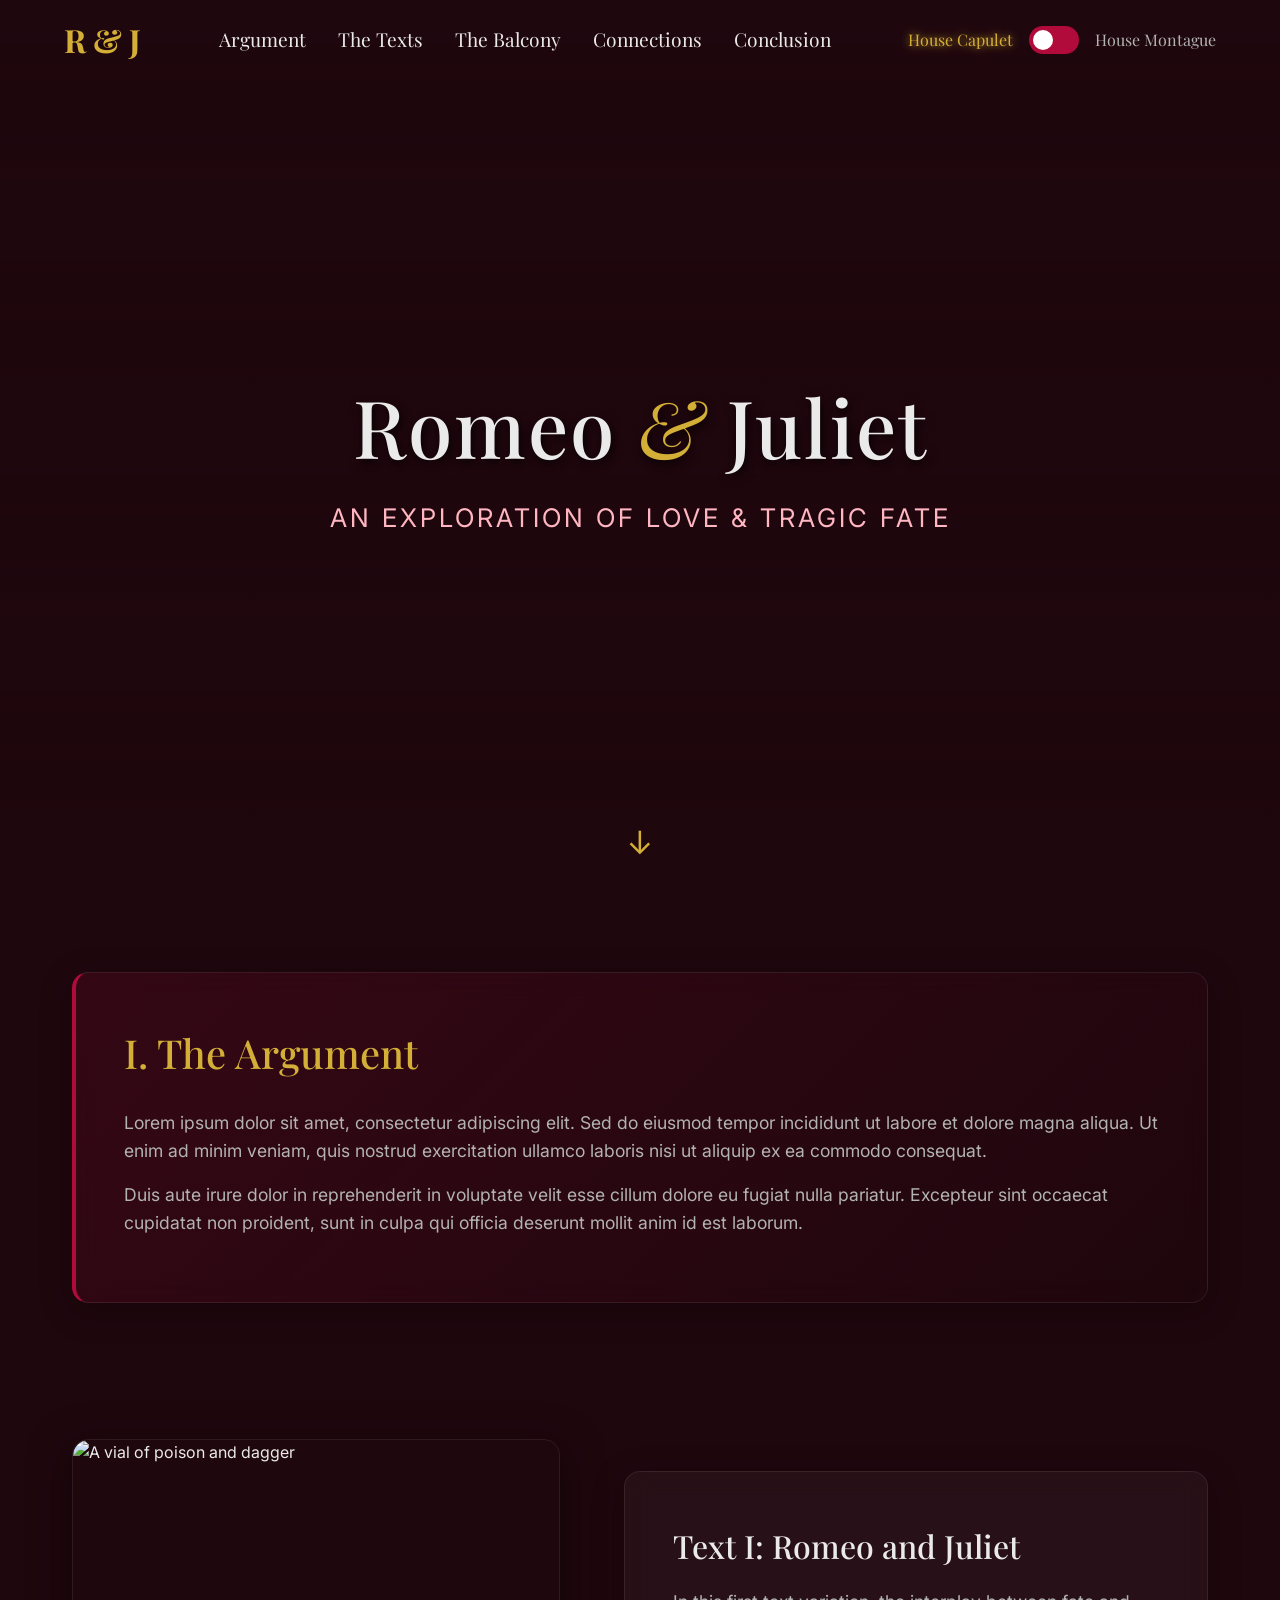
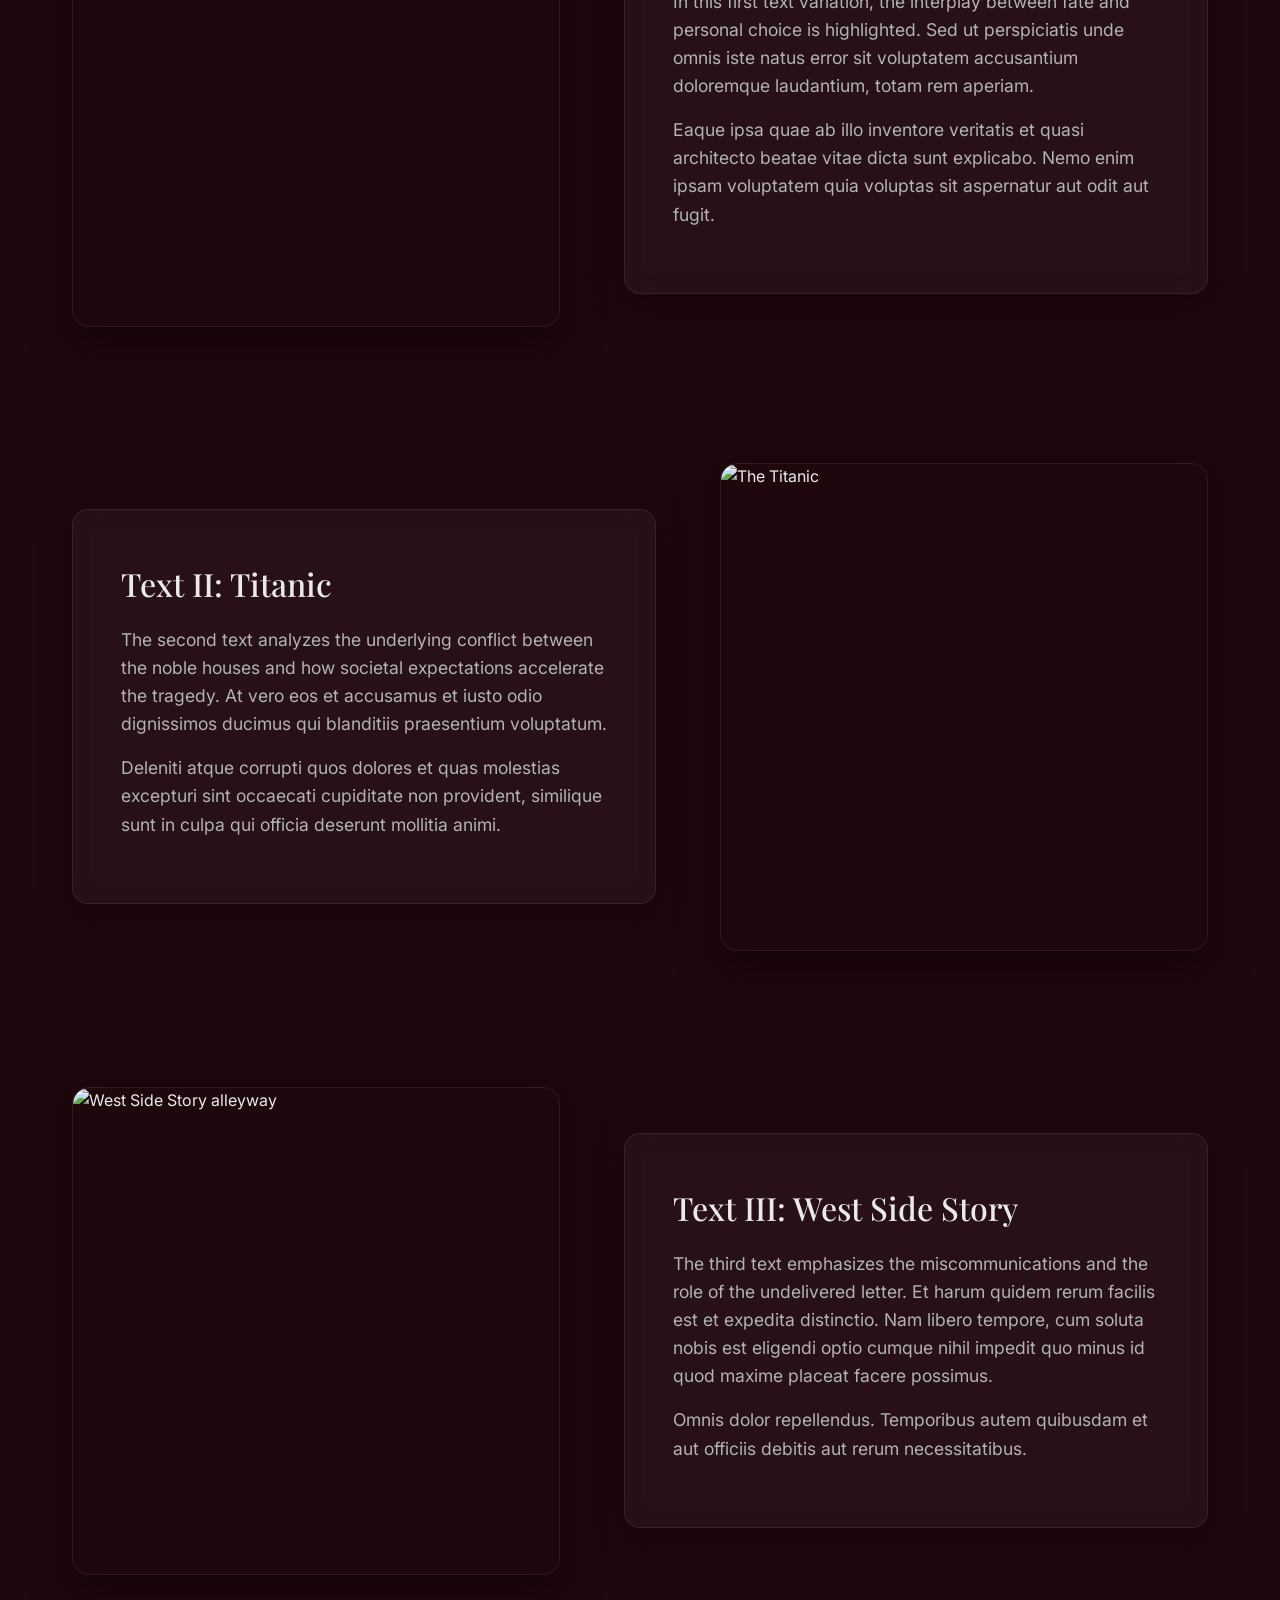
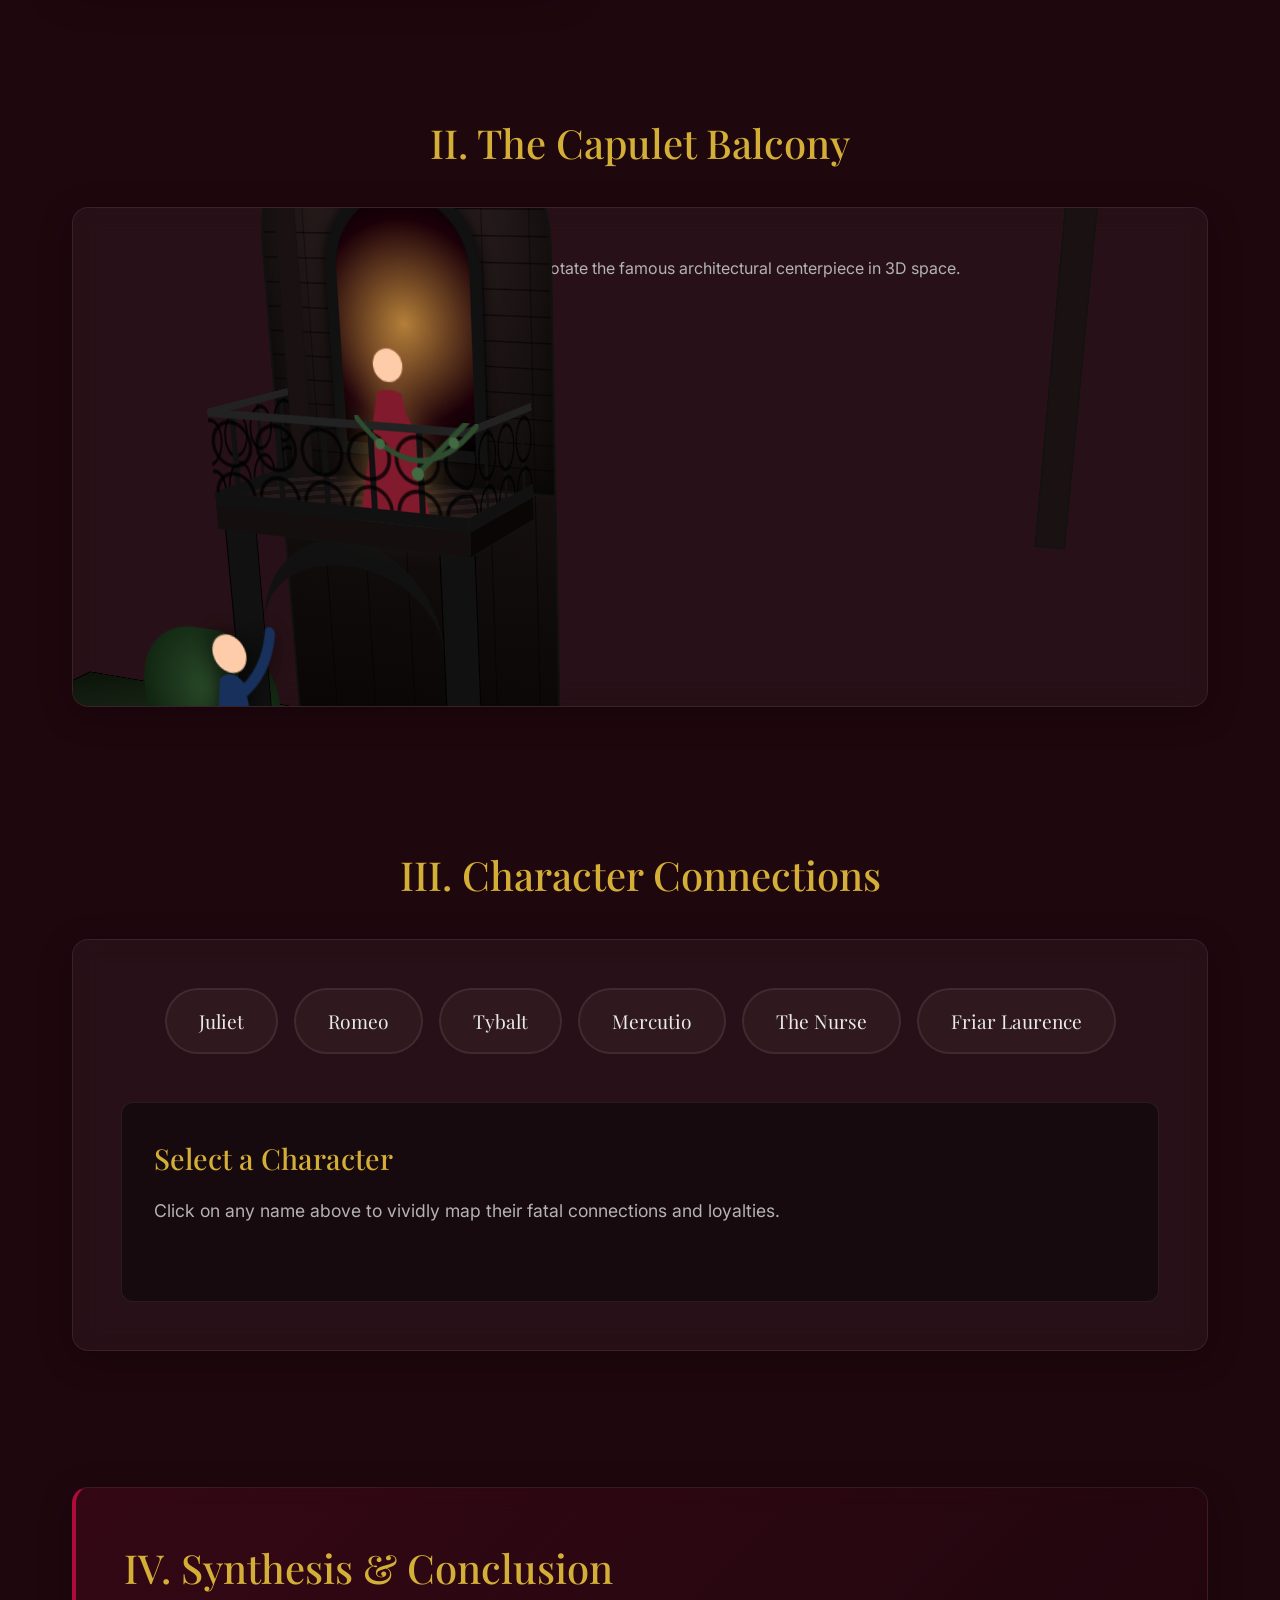
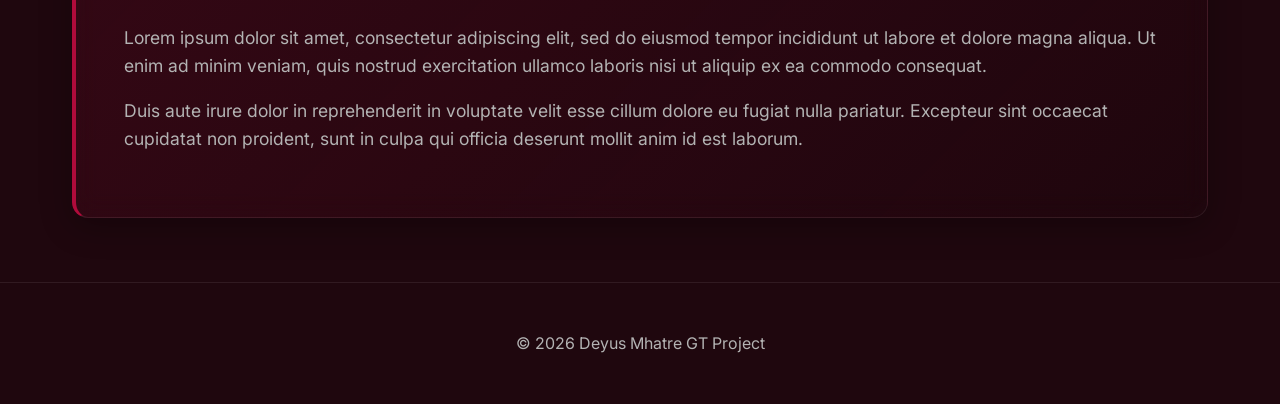
==== index.html @ 03a25595 "Add files via upload" ====
<!DOCTYPE html>
<html lang="en">

<head>
    <meta charset="UTF-8">
    <meta name="viewport" content="width=device-width, initial-scale=1.0">
    <title>Romeo & Juliet | GT Project</title>
    <meta name="description"
        content="A visual exploration of claims across three texts in the tragedy of Romeo and Juliet.">
    <link rel="stylesheet" href="style.css">
    <link rel="preconnect" href="https://fonts.googleapis.com">
    <link rel="preconnect" href="https://fonts.gstatic.com" crossorigin>
    <link
        href="https://fonts.googleapis.com/css2?family=Inter:wght@300;400;600&family=Playfair+Display:ital,wght@0,500;0,700;1,500&display=swap"
        rel="stylesheet">
</head>

<body>
    <!-- Floating Background Particles -->
    <div id="particles"></div>

    <!-- Navigation Bar -->
    <nav class="navbar" id="navbar">
        <div class="nav-brand">R & J</div>
        <ul class="nav-links">
            <li><a href="#argument">Argument</a></li>
            <li><a href="#texts">The Texts</a></li>
            <li><a href="#balcony">The Balcony</a></li>
            <li><a href="#characters">Connections</a></li>
            <li><a href="#conclusion">Conclusion</a></li>
        </ul>
        <div class="nav-toggle">
            <span class="house-label capulet">House Capulet</span>
            <label class="switch">
                <input type="checkbox" id="house-toggle">
                <span class="slider round"></span>
            </label>
            <span class="house-label montague">House Montague</span>
        </div>
    </nav>

    <header class="hero" id="home">
        <div class="hero-overlay"></div>
        <div class="hero-content reveal">
            <h1 class="title">Romeo <em>&</em> Juliet</h1>
            <p class="subtitle">An Exploration of Love & Tragic Fate</p>
        </div>
        <div class="scroll-indicator">↓</div>
    </header>

    <main class="container">
        <!-- 1st Text Place: Argument -->
        <section class="section introduction reveal" id="argument">
            <div class="glass-card accent-card">
                <h2>I. The Argument</h2>
                <div class="filler-text">
                    <p>Lorem ipsum dolor sit amet, consectetur adipiscing elit. Sed do eiusmod tempor incididunt ut
                        labore et dolore magna aliqua. Ut enim ad minim veniam, quis nostrud exercitation ullamco
                        laboris nisi ut aliquip ex ea commodo consequat.</p>
                    <p>Duis aute irure dolor in reprehenderit in voluptate velit esse cillum dolore eu fugiat nulla
                        pariatur. Excepteur sint occaecat cupidatat non proident, sunt in culpa qui officia deserunt
                        mollit anim id est laborum.</p>
                </div>
            </div>
        </section>

        <!-- 3 Texts Sections -->
        <div class="texts-grid" id="texts">
            <!-- Text 1 -->
            <section class="section text-section reveal-left">
                <div class="image-wrapper flip-container">
                    <div class="flipper">
                        <div class="front">
                            <img src="assets/text1.png" alt="A vial of poison and dagger">
                        </div>
                        <div class="back">
                            <h4>The Phial</h4>
                            <p><em>"Here's to my love! O true apothecary!"</em><br><br>The poison serves as the ultimate
                                instrument of fate.</p>
                        </div>
                    </div>
                </div>
                <div class="glass-card content-card">
                    <h3>Text I: Romeo and Juliet</h3>
                    <div class="filler-text">
                        <p>In this first text variation, the interplay between fate and personal choice is highlighted.
                            Sed ut perspiciatis unde omnis iste natus error sit voluptatem accusantium doloremque
                            laudantium, totam rem aperiam.</p>
                        <p>Eaque ipsa quae ab illo inventore veritatis et quasi architecto beatae vitae dicta sunt
                            explicabo. Nemo enim ipsam voluptatem quia voluptas sit aspernatur aut odit aut fugit.</p>
                    </div>
                </div>
            </section>

            <!-- Text 2 -->
            <section class="section text-section reverse reveal-right">
                <div class="image-wrapper flip-container">
                    <div class="flipper">
                        <div class="front">
                            <img src="assets/titanic.png" alt="The Titanic">
                        </div>
                        <div class="back">
                            <h4>The Iceberg</h4>
                            <p><em>"To the stars, Jack."</em><br><br>Like the feud, societal class divisions act as an
                                immovable force against their survival.</p>
                        </div>
                    </div>
                </div>
                <div class="glass-card content-card">
                    <h3>Text II: Titanic</h3>
                    <div class="filler-text">
                        <p>The second text analyzes the underlying conflict between the noble houses and how societal
                            expectations accelerate the tragedy. At vero eos et accusamus et iusto odio dignissimos
                            ducimus qui blanditiis praesentium voluptatum.</p>
                        <p>Deleniti atque corrupti quos dolores et quas molestias excepturi sint occaecati cupiditate
                            non provident, similique sunt in culpa qui officia deserunt mollitia animi.</p>
                    </div>
                </div>
            </section>

            <!-- Text 3 -->
            <section class="section text-section reveal-left">
                <div class="image-wrapper flip-container">
                    <div class="flipper">
                        <div class="front">
                            <img src="assets/westsidestory.png" alt="West Side Story alleyway">
                        </div>
                        <div class="back">
                            <h4>The Streets</h4>
                            <p><em>"Tonight, tonight..."</em><br><br>The rumble reflects the uncontrollable acceleration
                                of violence born from prejudice.</p>
                        </div>
                    </div>
                </div>
                <div class="glass-card content-card">
                    <h3>Text III: West Side Story</h3>
                    <div class="filler-text">
                        <p>The third text emphasizes the miscommunications and the role of the undelivered letter. Et
                            harum quidem rerum facilis est et expedita distinctio. Nam libero tempore, cum soluta nobis
                            est eligendi optio cumque nihil impedit quo minus id quod maxime placeat facere possimus.
                        </p>
                        <p>Omnis dolor repellendus. Temporibus autem quibusdam et aut officiis debitis aut rerum
                            necessitatibus.</p>
                    </div>
                </div>
            </section>
        </div>

        <!-- Interactive 3D Balcony -->
        <section class="section reveal" id="balcony">
            <h2 style="text-align: center; margin-bottom: 2rem; color: var(--color-gold);">II. The Capulet Balcony</h2>
            <div class="glass-card"
                style="display:flex; flex-direction:column; align-items:center; height: 500px; overflow:hidden;">
                <p style="text-align: center; margin-bottom: 4rem; color: var(--color-text-muted);">Click and drag your
                    mouse to rotate the famous architectural centerpiece in 3D space.</p>

                <div class="scene" id="balcony-scene">
                    <div class="balcony-3d" id="balcony-model">
                        <!-- Wall with deep stone texture -->
                        <div class="b-surface b-wall">
                            <div class="b-window-frame">
                                <div class="b-window"></div>
                            </div>
                        </div>

                        <!-- Foundation / Garden Underneath -->
                        <div class="b-surface b-garden-floor"></div>
                        <div class="b-surface b-path"></div>
                        <div class="b-surface b-foundation-wall"></div>
                        <div class="b-surface b-foundation-pillar-left"></div>
                        <div class="b-surface b-foundation-pillar-right"></div>
                        <div class="b-surface b-foundation-arch"></div>
                        <div class="b-surface b-bush-1"></div>
                        <div class="b-surface b-bush-2"></div>
                        <div class="b-surface b-bush-3"></div>

                        <!-- Thickened Base Slab -->
                        <div class="b-surface b-floor"></div>
                        <div class="b-surface b-floor-front"></div>
                        <div class="b-surface b-floor-left"></div>
                        <div class="b-surface b-floor-right"></div>

                        <!-- Balcony Railings -->
                        <div class="b-surface b-railing-front">
                            <div class="ivy-vine"></div>
                        </div>
                        <div class="b-surface b-railing-left"></div>
                        <div class="b-surface b-railing-right"></div>

                        <!-- Arch Pillars -->
                        <div class="b-surface b-arch-pillar-left"></div>
                        <div class="b-surface b-arch-pillar-right"></div>

                        <!-- True 3D Characters -->
                        <div class="b-surface character-romeo"></div>
                        <div class="b-surface character-juliet"></div>
                    </div>
                </div>
            </div>
        </section>

        <!-- Character Web -->
        <section class="section reveal" id="characters">
            <h2 style="text-align: center; margin-bottom: 2rem; color: var(--color-gold);">III. Character Connections
            </h2>
            <div class="glass-card">
                <div class="character-grid">
                    <div class="character-node capulet-node" data-char="juliet">Juliet</div>
                    <div class="character-node montague-node" data-char="romeo">Romeo</div>
                    <div class="character-node capulet-node" data-char="tybalt">Tybalt</div>
                    <div class="character-node montague-node" data-char="mercutio">Mercutio</div>
                    <div class="character-node neutral-node" data-char="nurse">The Nurse</div>
                    <div class="character-node neutral-node" data-char="friar">Friar Laurence</div>
                </div>
                <div class="character-panel" id="char-panel">
                    <h3 style="color: var(--color-gold); font-size: 1.8rem; margin-bottom: 1rem;">Select a Character
                    </h3>
                    <p class="char-desc" style="font-size: 1.1rem; color: var(--color-text-muted);">Click on any name
                        above to vividly map their fatal connections and loyalties.</p>
                    <ul class="char-connections" style="margin-top: 1rem; font-size:1.1rem; list-style-type: square;">
                    </ul>
                </div>
            </div>
        </section>

        <!-- Conclusion -->
        <section class="section conclusion reveal" id="conclusion" style="margin-bottom: 0;">
            <div class="glass-card accent-card">
                <h2>IV. Synthesis & Conclusion</h2>
                <div class="filler-text">
                    <p>Lorem ipsum dolor sit amet, consectetur adipiscing elit, sed do eiusmod tempor incididunt ut
                        labore et dolore magna aliqua. Ut enim ad minim veniam, quis nostrud exercitation ullamco
                        laboris nisi ut aliquip ex ea commodo consequat.</p>
                    <p>Duis aute irure dolor in reprehenderit in voluptate velit esse cillum dolore eu fugiat nulla
                        pariatur. Excepteur sint occaecat cupidatat non proident, sunt in culpa qui officia deserunt
                        mollit anim id est laborum.</p>
                </div>
            </div>
        </section>
    </main>

    <footer>
        <p>&copy; 2026 Deyus Mhatre GT Project</p>
    </footer>

    <script src="script.js"></script>
</body>

</html>
---- style.css ----
:root {
    --color-bg: #1f070e; /* Deep romantic wine color */
    --color-text: #eaeaea;
    --color-text-muted: #b3b3b3;
    --color-accent: #b00b3b;
    --color-accent-hover: #e01753;
    --color-gold: #d4af37;
    --font-heading: 'Playfair Display', serif;
    --font-body: 'Inter', sans-serif;
    --glass-bg: rgba(255, 255, 255, 0.04);
    --glass-border: rgba(255, 255, 255, 0.08);
    --shadow: 0 8px 32px 0 rgba(0, 0, 0, 0.3);
}

* { margin: 0; padding: 0; box-sizing: border-box; }

body {
    background-color: var(--color-bg);
    color: var(--color-text);
    font-family: var(--font-body);
    line-height: 1.6;
    overflow-x: hidden;
    transition: background-color 0.8s ease;
}

/* --- MONTAGUE THEME (BLUE) OVERRIDES --- */
body.theme-montague { --color-bg: #070e1f; --color-accent: #0b3bb0; --color-accent-hover: #1753e0; }
body.theme-montague .ember { background: #1e90ff; border-radius: 50%; box-shadow: 0 0 15px 2px rgba(30, 144, 255, 0.4); }
body.theme-montague .hero-overlay { background: linear-gradient(to bottom, rgba(7, 14, 31, 0.4) 0%, rgba(7, 14, 31, 1) 100%); }
body.theme-montague .glass-card.accent-card { background: linear-gradient(135deg, rgba(11, 59, 176, 0.15) 0%, transparent 100%); }
body.theme-montague .back { background: linear-gradient(135deg, rgba(11, 59, 176, 0.8) 0%, rgba(7, 14, 31, 0.95) 100%); }
body.theme-montague .back p em { color: #a3c4ff; }
body.theme-montague .subtitle { color: #a3c4ff; }
body.theme-montague .house-color-text { color: #a3c4ff !important; }
body.theme-montague .navbar.scrolled { background: rgba(7, 14, 31, 0.85); }

/* Floating Rose Petals / Sparks Effect */
#particles { position: fixed; top: 0; left: 0; width: 100vw; height: 100vh; z-index: 0; pointer-events: none; overflow: hidden; }
.ember { position: absolute; width: 15px; height: 15px; background: #8b002b; border-radius: 50% 0 50% 50%; box-shadow: 0 0 15px 2px rgba(200, 20, 60, 0.4); animation: floatDown linear forwards; opacity: 0; transition: background-color 0.5s ease, border-radius 0.5s ease; }
@keyframes floatDown {
    0% { transform: translateY(-5vh) rotate(0deg) scale(0.8); opacity: 0; }
    20% { opacity: 0.6; }
    50% { opacity: 0.8; transform: translateY(50vh) translateX(30px) rotate(180deg) scale(1); }
    100% { transform: translateY(110vh) translateX(-30px) rotate(360deg) scale(0.5); opacity: 0; }
}

/* Typography styles */
h1, h2, h3 { font-family: var(--font-heading); font-weight: 500; }
h1.title { font-size: 5rem; letter-spacing: 2px; margin-bottom: 0.5rem; text-shadow: 2px 4px 10px rgba(0,0,0,0.8); }
h1.title em { color: var(--color-gold); font-style: italic; font-weight: 400; }
.subtitle { font-size: 1.6rem; color: #ffb6c1; letter-spacing: 3px; text-transform: uppercase; transition: color 0.5s; }
h2 { font-size: 2.5rem; margin-bottom: 1.5rem; color: var(--color-gold); }
h3 { font-size: 2rem; margin-bottom: 1rem; color: var(--color-text); }

/* Navigation Bar */
.navbar { position: fixed; top: 0; left: 0; width: 100%; height: 80px; display: flex; justify-content: space-between; align-items: center; padding: 0 4rem; z-index: 100; transition: background 0.3s, backdrop-filter 0.3s, border-bottom 0.3s; border-bottom: 1px solid transparent; }
.navbar.scrolled { background: rgba(31, 7, 14, 0.85); backdrop-filter: blur(10px); -webkit-backdrop-filter: blur(10px); border-bottom: 1px solid var(--glass-border); }
.nav-brand { font-family: var(--font-heading); font-size: 2rem; color: var(--color-gold); font-weight: 700; }
.nav-links { display: flex; list-style: none; gap: 2rem; margin: 0; padding: 0; }
.nav-links a { color: var(--color-text); text-decoration: none; font-family: var(--font-heading); font-size: 1.2rem; transition: color 0.3s; }
.nav-links a:hover { color: var(--color-gold); }
.nav-toggle { display: flex; align-items: center; gap: 1rem; }
.house-label { font-size: 1rem; font-family: var(--font-heading); color: var(--color-text-muted); transition: all 0.3s; }
.house-label.active { color: var(--color-gold); text-shadow: 0 0 8px var(--color-gold); }
.switch { position: relative; display: inline-block; width: 50px; height: 28px; }
.switch input { opacity: 0; width: 0; height: 0; }
.slider { position: absolute; cursor: pointer; top: 0; left: 0; right: 0; bottom: 0; background-color: #b00b3b; transition: .4s; }
.slider:before { position: absolute; content: ""; height: 20px; width: 20px; left: 4px; bottom: 4px; background-color: white; transition: .4s; }
input:checked + .slider { background-color: #0b3bb0; }
input:checked + .slider:before { transform: translateX(22px); }
.slider.round { border-radius: 34px; }
.slider.round:before { border-radius: 50%; }

/* Hero Section */
.hero { height: 100vh; display: flex; align-items: center; justify-content: center; text-align: center; background-image: url('assets/hero.png'); background-size: cover; background-position: center; background-attachment: fixed; position: relative; z-index: 10; }
.hero-overlay { position: absolute; top: 0; left: 0; width: 100%; height: 100%; background: linear-gradient(to bottom, rgba(31, 7, 14, 0.4) 0%, rgba(31, 7, 14, 1) 100%); z-index: 1; transition: background 0.8s ease; }
.hero-content { position: relative; z-index: 2; }
.scroll-indicator { position: absolute; bottom: 2rem; z-index: 2; font-size: 2rem; color: var(--color-gold); }

/* Main Container */
.container { max-width: 1200px; margin: 0 auto; padding: 2rem 2rem 4rem 2rem; position: relative; z-index: 10; }
.section { margin-bottom: 6rem; padding-top: 40px; }

/* Glassmorphism Cards */
.glass-card { background: var(--glass-bg); backdrop-filter: blur(12px); -webkit-backdrop-filter: blur(12px); border: 1px solid var(--glass-border); border-radius: 16px; padding: 3rem; box-shadow: var(--shadow); transition: transform 0.3s ease, background 0.3s; }
.glass-card:hover { background: rgba(255, 255, 255, 0.06); }
.accent-card { background: linear-gradient(135deg, rgba(176, 11, 59, 0.15) 0%, transparent 100%); border-left: 4px solid var(--color-accent); transition: background 0.8s ease, border-left 0.8s ease; }
.filler-text p { margin-bottom: 1rem; color: var(--color-text-muted); font-size: 1.1rem; }

/* 3 Texts Grid */
.texts-grid { display: flex; flex-direction: column; gap: 6rem; margin-bottom: 6rem; }
.text-section { display: flex; align-items: center; gap: 4rem; margin-bottom: 0; }
.text-section.reverse { flex-direction: row-reverse; }

/* Image Flip Cards */
.flip-container { perspective: 1000px; flex: 1; border-radius: 16px; aspect-ratio: 1 / 1; box-shadow: 0 10px 40px rgba(0,0,0,0.5); border: 1px solid var(--glass-border); cursor: pointer; }
.flip-container:hover .flipper { transform: rotateY(180deg); }
.flipper { transition: 0.8s cubic-bezier(0.175, 0.885, 0.32, 1.275); transform-style: preserve-3d; position: relative; width: 100%; height: 100%; }
.front, .back { backface-visibility: hidden; position: absolute; top: 0; left: 0; width: 100%; height: 100%; border-radius: 16px; overflow: hidden; }
.front { z-index: 2; transform: rotateY(0deg); }
.front img { width: 100%; height: 100%; object-fit: cover; }
.back { transform: rotateY(180deg); display: flex; flex-direction: column; justify-content: center; align-items: center; text-align: center; padding: 2rem; background: linear-gradient(135deg, rgba(139, 0, 43, 0.8) 0%, rgba(31, 7, 14, 0.95) 100%); transition: background 0.8s ease; }
.back h4 { color: var(--color-gold); margin-bottom: 1rem; font-size: 1.8rem; font-family: var(--font-heading); }
.back p { color: var(--color-text); font-size: 1.1rem; }
.back p em { color: #ffb6c1; }
.content-card { flex: 1; }

/* -------------------------------------
   3D Pure CSS Balcony Area
------------------------------------- */
.scene { width: 700px; height: 600px; perspective: 1200px; cursor: grab; margin-top: 2rem; margin-bottom: 2rem; display: flex; justify-content: center; align-items: center; }
.scene:active { cursor: grabbing; }

.balcony-3d {
    width: 100%; height: 100%; position: relative;
    transform-style: preserve-3d;
    transform: rotateX(-15deg) rotateY(-20deg) scale(1.3) translateY(-100px);
    transition: transform 0.1s ease-out;
}
.b-surface { position: absolute; box-sizing: border-box; }

/* Thick Base Slab */
.b-floor {
    width: 220px; height: 140px; bottom: 20px; left: 40px;
    transform-origin: bottom; transform: rotateX(-90deg);
    background: repeating-linear-gradient(45deg, #181111, #181111 15px, #261b1b 15px, #261b1b 30px);
    border: 2px solid #111;
}
.b-floor-front {
    width: 220px; height: 20px; bottom: 0; left: 40px;
    transform: translateZ(140px);
    background: #150e0e; border: 1px solid #111;
}
.b-floor-left {
    width: 140px; height: 20px; bottom: 0; left: 40px;
    transform-origin: left; transform: rotateY(-90deg);
    background: #0a0606; border: 1px solid #111;
}
.b-floor-right {
    width: 140px; height: 20px; bottom: 0; left: 260px;
    transform-origin: left; transform: rotateY(-90deg);
    background: #0a0606; border: 1px solid #111;
}

/* Wall & Window */
.b-wall {
    width: 260px; height: 320px; bottom: 20px; left: 20px;
    transform: translateZ(0);
    background: 
        repeating-linear-gradient(
            0deg, transparent, transparent 19px, rgba(0,0,0,0.6) 19px, rgba(0,0,0,0.6) 20px
        ),
        repeating-linear-gradient(
            90deg, transparent, transparent 39px, rgba(0,0,0,0.4) 39px, rgba(0,0,0,0.4) 40px
        ),
        linear-gradient(to bottom, #2b1f1f, #150f0f);
    border: 2px solid #111;
    border-radius: 130px 130px 0 0;
    display: flex; justify-content: center; align-items: flex-end; padding-bottom: 20px;
    box-shadow: inset 0 0 50px rgba(0,0,0,0.8);
}

.b-window-frame {
    width: 140px; height: 220px;
    border: 10px solid #111;
    border-radius: 70px 70px 0 0;
    background: #000;
    transform: translateZ(5px);
    box-shadow: 0 0 10px rgba(0,0,0,0.8);
}

.b-window {
    width: 100%; height: 100%;
    background: radial-gradient(circle at center, rgba(255,180,80,0.7) 0%, rgba(139,0,43,0.2) 70%, #000 100%);
    border-radius: 60px 60px 0 0;
    position: relative;
    overflow: hidden;
}

/* Foundation / Garden Environment */
.b-garden-floor {
    width: 700px; height: 600px; left: -220px; bottom: -200px;
    transform-origin: bottom; transform: rotateX(-90deg) translateZ(0);
    background: radial-gradient(circle at center, #2e432a 0%, #172414 70%, #0d140a 100%);
    border: 2px solid #000;
}
.b-path {
    width: 100px; height: 600px; left: 80px; bottom: -200px;
    transform-origin: bottom; transform: rotateX(-90deg) translateZ(1px);
    background: repeating-linear-gradient(0deg, #333 0px, #333 15px, #222 15px, #222 20px);
    box-shadow: 0 0 15px rgba(0,0,0,0.9);
}
.b-foundation-wall {
    width: 260px; height: 220px; left: 20px; bottom: -200px;
    transform: translateZ(0);
    background: repeating-linear-gradient(90deg, transparent, transparent 39px, rgba(0,0,0,0.6) 39px, rgba(0,0,0,0.6) 40px), linear-gradient(to bottom, #150f0f, #0a0606);
    border-left: 2px solid #111; border-right: 2px solid #111;
}
.b-foundation-pillar-left {
    width: 30px; height: 200px; left: 40px; bottom: -200px;
    transform: translateZ(130px); background: #111; border: 1px solid #000;
}
.b-foundation-pillar-right {
    width: 30px; height: 200px; left: 230px; bottom: -200px;
    transform: translateZ(130px); background: #111; border: 1px solid #000;
}
.b-foundation-arch {
    width: 160px; height: 80px; left: 70px; bottom: -80px;
    transform: translateZ(130px);
    border-top: 20px solid #111; border-radius: 80px 80px 0 0;
}
.b-bush-1 {
    width: 140px; height: 110px; left: -80px; bottom: -210px;
    transform: translateZ(100px); background: radial-gradient(circle, #2a4b2a, #0a1b0a);
    border-radius: 60px 60px 10px 10px;
}
.b-bush-2 {
    width: 180px; height: 140px; left: 250px; bottom: -210px;
    transform: translateZ(250px); background: radial-gradient(circle, #2a4b2a, #0a1b0a);
    border-radius: 80px 80px 10px 10px;
}
.b-bush-3 {
    width: 120px; height: 90px; left: -30px; bottom: -190px;
    transform: translateZ(320px); background: radial-gradient(circle, #1a3b1a, #051105);
    border-radius: 50% 50% 10px 10px;
}

/* Characters */
.character-romeo {
    width: 80px; height: 160px; left: 90px; bottom: -180px;
    transform: translateZ(280px); /* Deep into the garden path */
    background: url('data:image/svg+xml;utf8,<svg viewBox="0 0 80 160" xmlns="http://www.w3.org/2000/svg"><path d="M30,50 Q40,40 50,50 L65,150 L15,150 Z" fill="%2317315c"/><circle cx="40" cy="30" r="14" fill="%23ffccaa"/><path d="M45,60 Q70,40 75,10" stroke="%2317315c" stroke-width="8" fill="none" stroke-linecap="round"/></svg>');
    background-size: contain; background-repeat: no-repeat; background-position: bottom;
    filter: drop-shadow(0 0 10px rgba(0,0,0,0.8));
}
.character-juliet {
    width: 70px; height: 140px; left: 160px; bottom: 20px; /* Standing on balcony floor */
    transform: translateZ(130px); /* Behind front railing */
    background: url('data:image/svg+xml;utf8,<svg viewBox="0 0 70 140" xmlns="http://www.w3.org/2000/svg"><path d="M25,45 Q35,40 45,45 L65,140 L5,140 Z" fill="%23801a2c"/><circle cx="35" cy="25" r="12" fill="%23ffccaa"/><path d="M40,55 Q55,70 60,95" stroke="%23801a2c" stroke-width="6" fill="none" stroke-linecap="round"/></svg>');
    background-size: contain; background-repeat: no-repeat; background-position: bottom;
    filter: drop-shadow(0 0 15px rgba(255,180,80,0.4));
}

/* Pillars on the wall */
.b-arch-pillar-left {
    width: 20px; height: 240px; bottom: 20px; left: 40px;
    transform: translateZ(10px); background: #1a1212; border: 1px solid #111;
}
.b-arch-pillar-right {
    width: 20px; height: 240px; bottom: 20px; right: 40px;
    transform: translateZ(10px); background: #1a1212; border: 1px solid #111;
}

/* Wrought-Iron Railings */
.b-railing-front {
    width: 220px; height: 75px; bottom: 20px; left: 40px;
    transform: translateZ(140px);
    background: radial-gradient(circle, transparent 15px, rgba(0,0,0,0.8) 16px, rgba(0,0,0,0.8) 18px, transparent 19px),
                linear-gradient(90deg, transparent 20px, #111 20px, #111 25px, transparent 25px);
    background-size: 40px 40px;
    border-top: 6px solid #222; border-bottom: 10px solid #111;
}
.b-railing-left {
    width: 140px; height: 75px; bottom: 20px; left: 40px;
    transform-origin: left; transform: rotateY(-90deg);
    background: radial-gradient(circle, transparent 15px, rgba(0,0,0,0.8) 16px, rgba(0,0,0,0.8) 18px, transparent 19px),
                linear-gradient(90deg, transparent 20px, #111 20px, #111 25px, transparent 25px);
    background-size: 40px 40px;
    border-top: 6px solid #222; border-bottom: 10px solid #111;
}
.b-railing-right {
    width: 140px; height: 75px; bottom: 20px; left: 260px;
    transform-origin: left; transform: rotateY(-90deg);
    background: radial-gradient(circle, transparent 15px, rgba(0,0,0,0.8) 16px, rgba(0,0,0,0.8) 18px, transparent 19px),
                linear-gradient(90deg, transparent 20px, #111 20px, #111 25px, transparent 25px);
    background-size: 40px 40px;
    border-top: 6px solid #222; border-bottom: 10px solid #111;
}

/* Overgrown Ivy */
.ivy-vine {
    position: absolute; width: 100px; height: 60px; top: -10px; right: -10px;
    background: url('data:image/svg+xml;utf8,<svg viewBox="0 0 100 60" xmlns="http://www.w3.org/2000/svg"><path d="M0,0 Q50,60 100,0 T50,40" stroke="%232e4d2e" stroke-width="4" fill="none"/><circle cx="20" cy="20" r="4" fill="%23436b43"/><circle cx="50" cy="40" r="5" fill="%23436b43"/><circle cx="80" cy="15" r="4" fill="%23436b43"/></svg>');
    transform: translateZ(5px);
    pointer-events: none;
}

/* -------------------------------------
   Character Connections Web
------------------------------------- */
.character-grid {
    display: flex; flex-wrap: wrap; gap: 1rem; justify-content: center; margin-bottom: 3rem;
}
.character-node {
    padding: 1rem 2rem; border-radius: 40px; border: 2px solid var(--glass-border);
    cursor: pointer; font-family: var(--font-heading); font-size: 1.2rem;
    transition: all 0.3s ease; background: var(--glass-bg); color: var(--color-text);
}
.character-node:hover { transform: translateY(-3px); }
.character-node.active { transform: scale(1.1); box-shadow: 0 0 15px var(--color-gold); border-color: var(--color-gold); color: var(--color-gold); }
.character-node.dimmed { opacity: 0.3; filter: grayscale(1); }
.character-node.highlight { box-shadow: 0 0 15px #ffb6c1; border-color: #ffb6c1; color: #ffb6c1; }

body.theme-montague .character-node.highlight { box-shadow: 0 0 15px #a3c4ff; border-color: #a3c4ff; color: #a3c4ff; }

.character-panel { background: rgba(0,0,0,0.4); padding: 2rem; border-radius: 12px; min-height: 200px; border: 1px solid var(--glass-border); }
.char-connections li { margin-left: 1.5rem; color: #ffb6c1; margin-bottom: 0.5rem; }
body.theme-montague .char-connections li { color: #a3c4ff; }

/* Footer */
footer { text-align: center; padding: 3rem 0; border-top: 1px solid var(--glass-border); color: var(--color-text-muted); background-color: transparent; }

/* Responsive Design */
@media (max-width: 900px) {
    h1.title { font-size: 3.5rem; }
    .text-section, .text-section.reverse { flex-direction: column; gap: 2rem; }
    .flip-container, .split-row { width: 100%; flex-direction: column; }
    .navbar { padding: 0 1rem; flex-direction: column; height: auto; padding-bottom: 1rem; }
    .nav-links { margin-bottom: 1rem; flex-wrap: wrap; justify-content: center; }
}
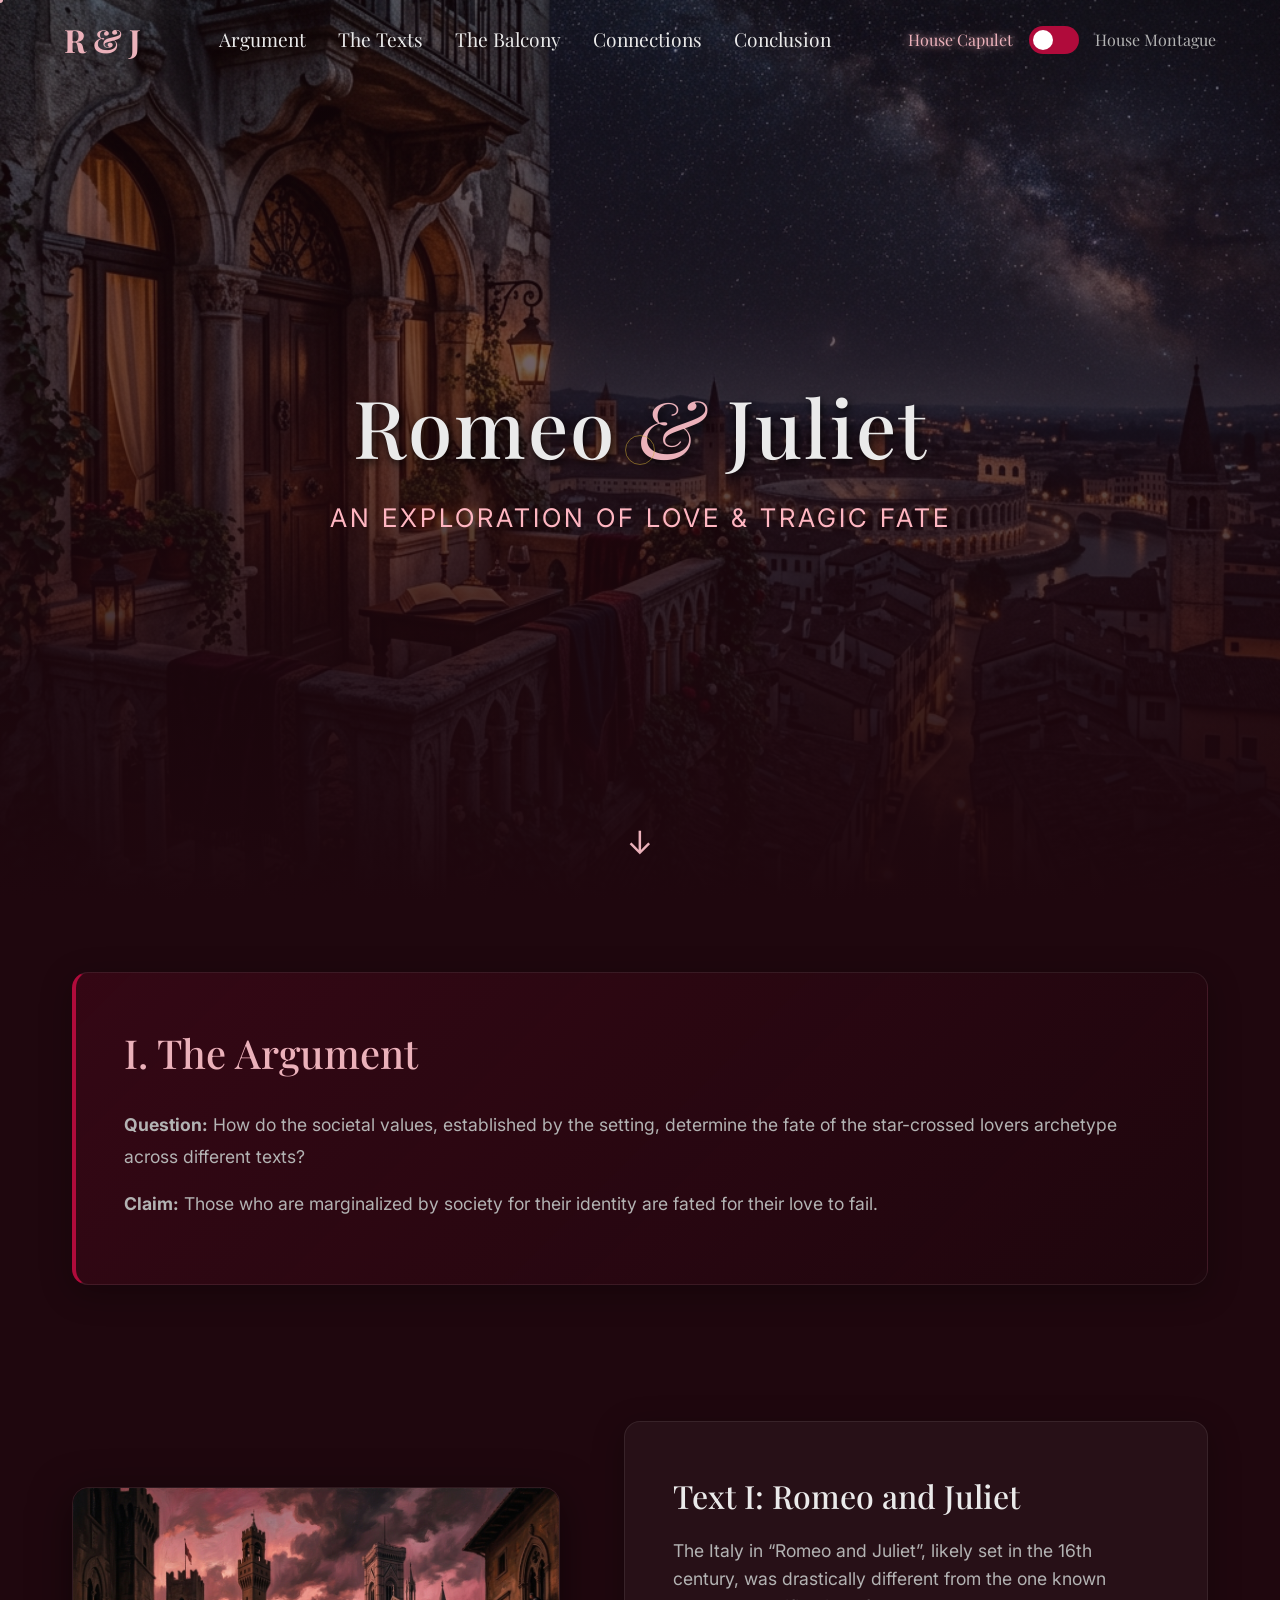
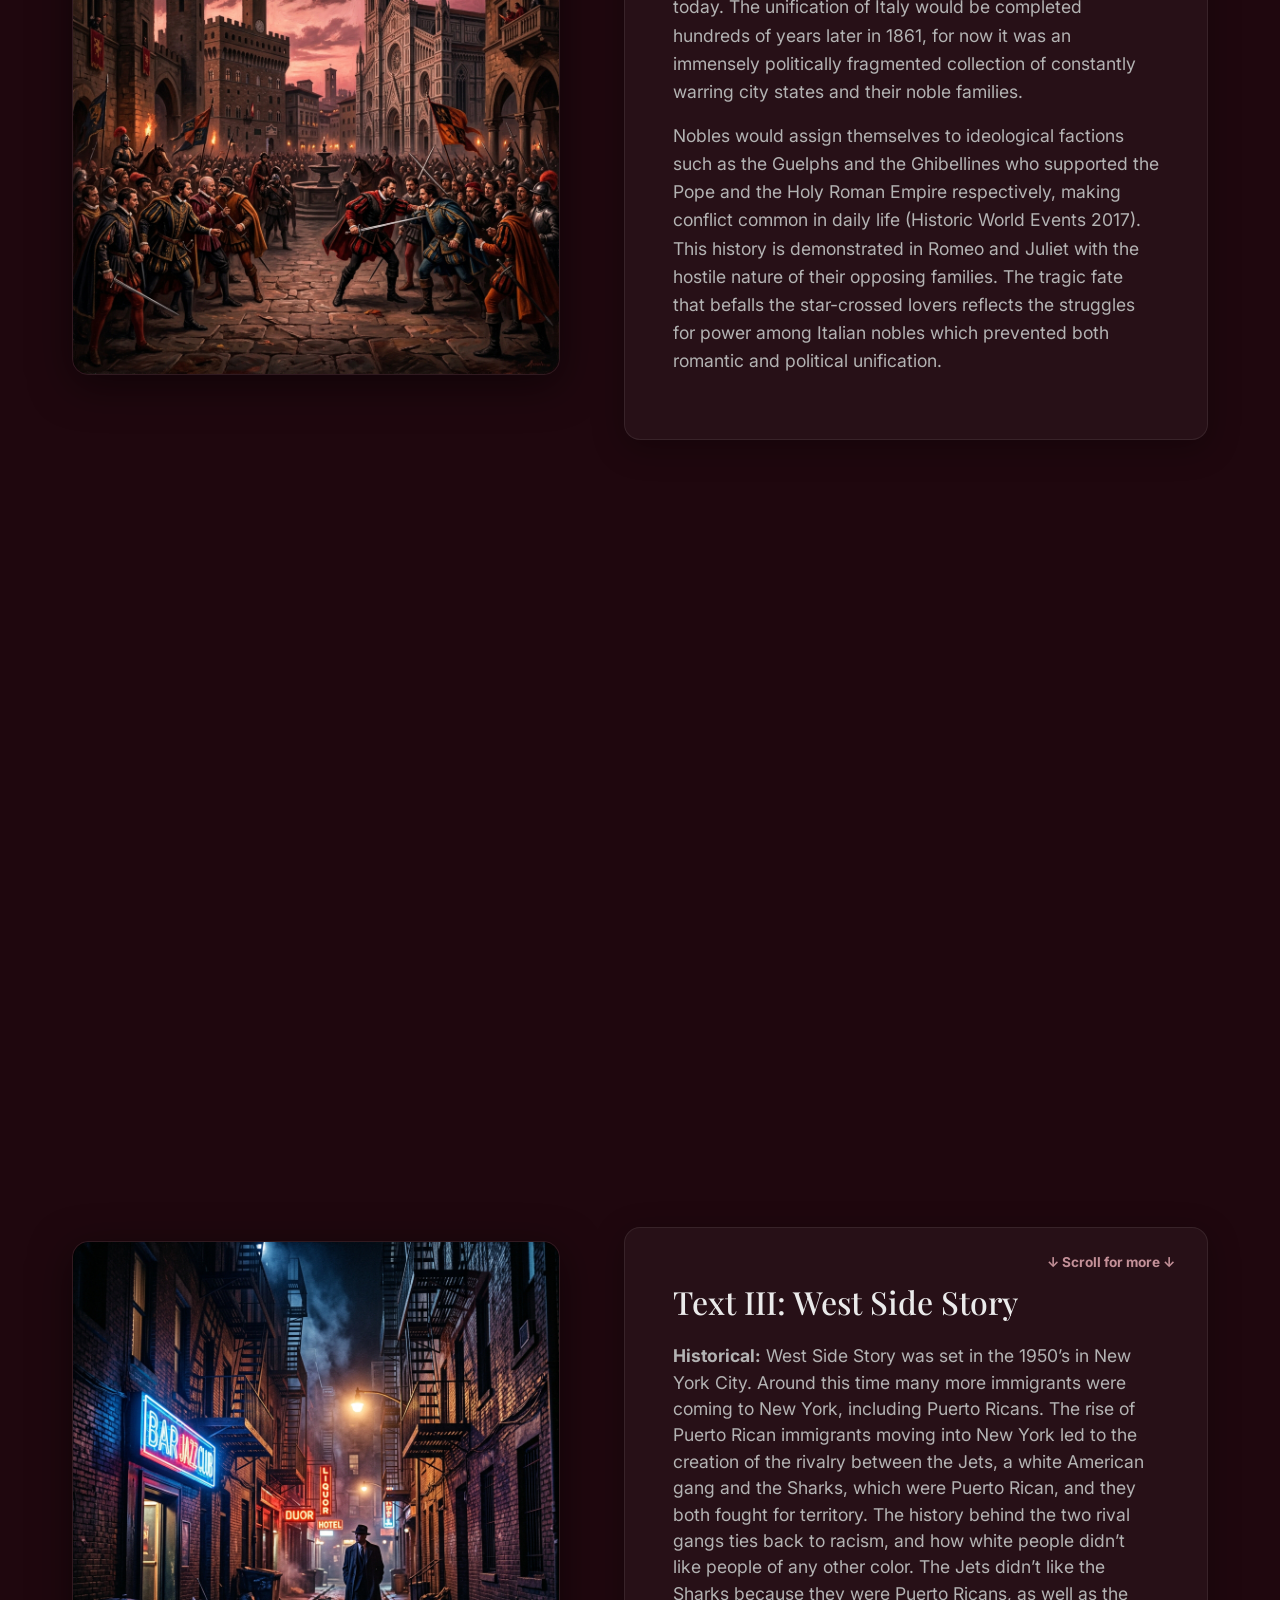
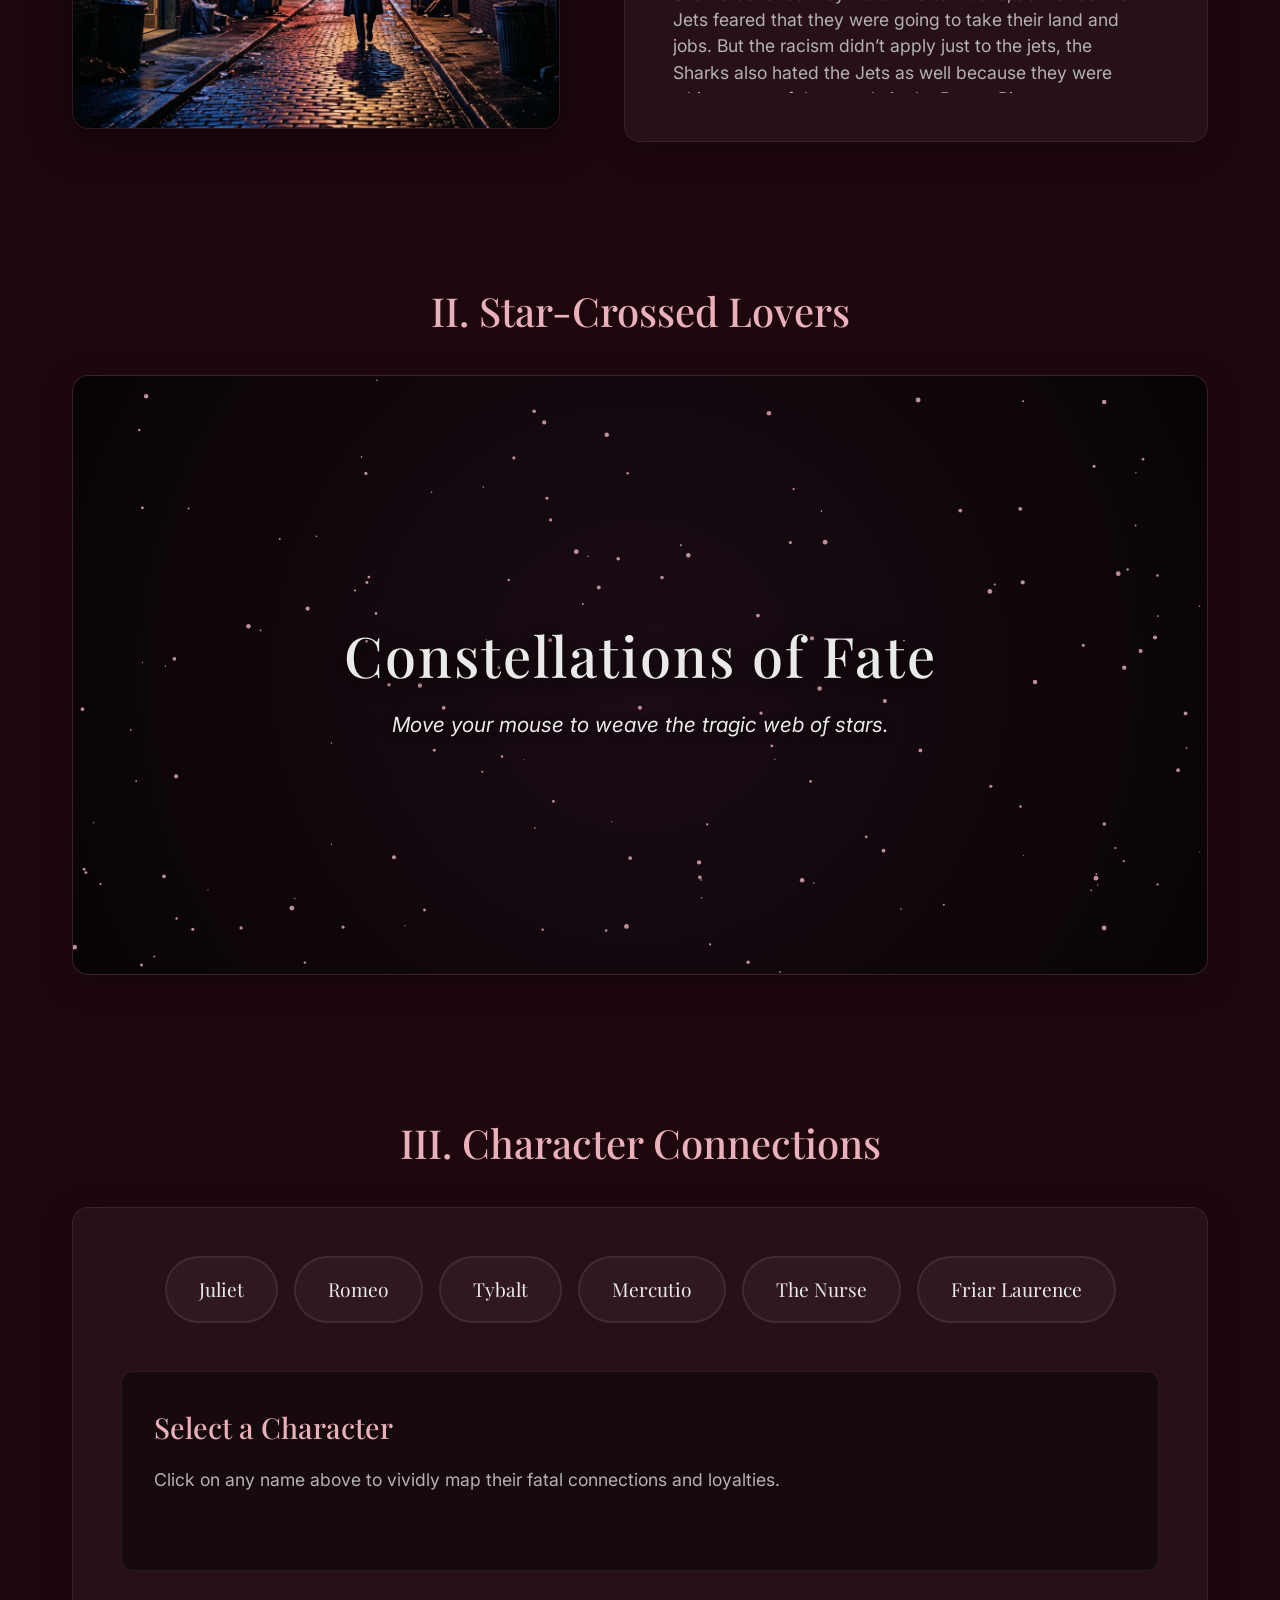
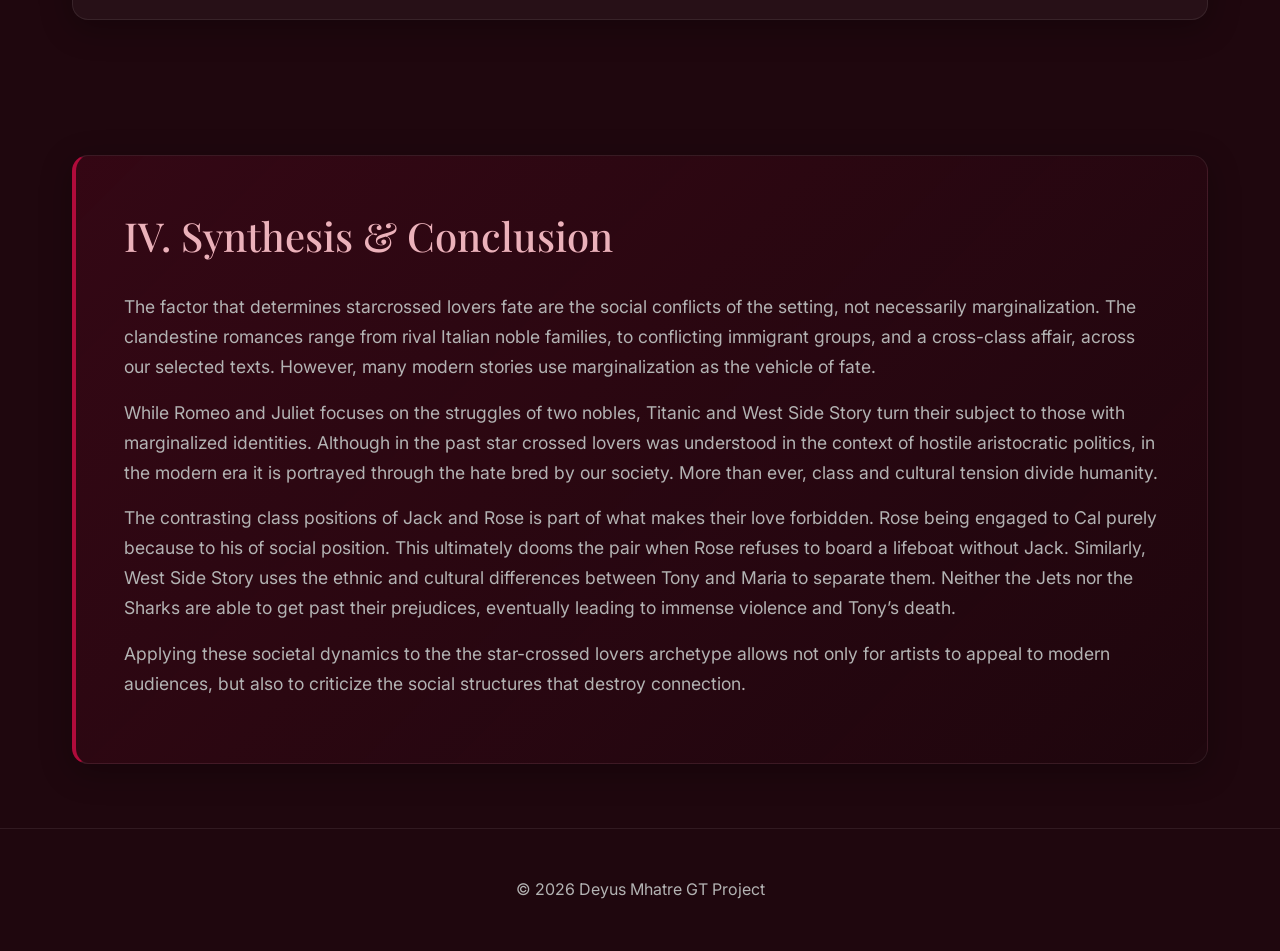
==== commit cabcb272: "Add files via upload" ====
--- a/index.html
+++ b/index.html
@@ -16,8 +16,11 @@
 </head>
 
 <body>
-    <!-- Floating Background Particles -->
-    <div id="particles"></div>
+    <!-- Custom Cursor Setup -->
+    <div class="cursor-dot"></div>
+    <div class="cursor-ring"></div>
+    <!-- Global Interactive Physics Canvas -->
+    <canvas id="global-physics-canvas"></canvas>
 
     <!-- Navigation Bar -->
     <nav class="navbar" id="navbar">
@@ -53,13 +56,9 @@
         <section class="section introduction reveal" id="argument">
             <div class="glass-card accent-card">
                 <h2>I. The Argument</h2>
-                <div class="filler-text">
-                    <p>Lorem ipsum dolor sit amet, consectetur adipiscing elit. Sed do eiusmod tempor incididunt ut
-                        labore et dolore magna aliqua. Ut enim ad minim veniam, quis nostrud exercitation ullamco
-                        laboris nisi ut aliquip ex ea commodo consequat.</p>
-                    <p>Duis aute irure dolor in reprehenderit in voluptate velit esse cillum dolore eu fugiat nulla
-                        pariatur. Excepteur sint occaecat cupidatat non proident, sunt in culpa qui officia deserunt
-                        mollit anim id est laborum.</p>
+                <div class="filler-text" style="font-size: 1.1rem; line-height: 1.8;">
+                    <p><strong>Question:</strong> How do the societal values, established by the setting, determine the fate of the star-crossed lovers archetype across different texts?</p>
+                    <p><strong>Claim:</strong> Those who are marginalized by society for their identity are fated for their love to fail.</p>
                 </div>
             </div>
         </section>
@@ -71,23 +70,19 @@
                 <div class="image-wrapper flip-container">
                     <div class="flipper">
                         <div class="front">
-                            <img src="assets/text1.png" alt="A vial of poison and dagger">
+                            <img src="assets/romeo_italy.png" alt="16th Century Warring Italy">
                         </div>
                         <div class="back">
-                            <h4>The Phial</h4>
-                            <p><em>"Here's to my love! O true apothecary!"</em><br><br>The poison serves as the ultimate
-                                instrument of fate.</p>
+                            <h4>The Setting</h4>
+                            <p><em>"Two households, both alike in dignity..."</em><br><br>A politically fragmented 16th-century Italy defined by ideological factions.</p>
                         </div>
                     </div>
                 </div>
                 <div class="glass-card content-card">
                     <h3>Text I: Romeo and Juliet</h3>
-                    <div class="filler-text">
-                        <p>In this first text variation, the interplay between fate and personal choice is highlighted.
-                            Sed ut perspiciatis unde omnis iste natus error sit voluptatem accusantium doloremque
-                            laudantium, totam rem aperiam.</p>
-                        <p>Eaque ipsa quae ab illo inventore veritatis et quasi architecto beatae vitae dicta sunt
-                            explicabo. Nemo enim ipsam voluptatem quia voluptas sit aspernatur aut odit aut fugit.</p>
+                    <div class="filler-text" style="font-size: 0.95rem; line-height: 1.6;">
+                        <p>The Italy in “Romeo and Juliet”, likely set in the 16th century, was drastically different from the one known today. The unification of Italy would be completed hundreds of years later in 1861, for now it was an immensely politically fragmented collection of constantly warring city states and their noble families.</p>
+                        <p>Nobles would assign themselves to ideological factions such as the Guelphs and the Ghibellines who supported the Pope and the Holy Roman Empire respectively, making conflict common in daily life (Historic World Events 2017). This history is demonstrated in Romeo and Juliet with the hostile nature of their opposing families. The tragic fate that befalls the star-crossed lovers reflects the struggles for power among Italian nobles which prevented both romantic and political unification.</p>
                     </div>
                 </div>
             </section>
@@ -97,23 +92,23 @@
                 <div class="image-wrapper flip-container">
                     <div class="flipper">
                         <div class="front">
-                            <img src="assets/titanic.png" alt="The Titanic">
+                            <img src="assets/titanic_class.png" alt="Titanic first class boarding lifeboat">
                         </div>
                         <div class="back">
-                            <h4>The Iceberg</h4>
-                            <p><em>"To the stars, Jack."</em><br><br>Like the feud, societal class divisions act as an
-                                immovable force against their survival.</p>
-                        </div>
-                    </div>
-                </div>
-                <div class="glass-card content-card">
+                            <h4>The Class Divide</h4>
+                            <p><em>"You're going to get out of here, you're going to go on and you're going to make lots of babies..."</em><br><br>Societal class divisions act as an immovable force against their survival.</p>
+                        </div>
+                    </div>
+                </div>
+                <div class="glass-card content-card" style="position: relative;">
+                    <div style="position: absolute; top: 1.5rem; right: 2rem; color: var(--color-gold); font-size: 0.85rem; font-weight: bold; opacity: 0.8;">
+                        ↓ Scroll for more ↓
+                    </div>
                     <h3>Text II: Titanic</h3>
-                    <div class="filler-text">
-                        <p>The second text analyzes the underlying conflict between the noble houses and how societal
-                            expectations accelerate the tragedy. At vero eos et accusamus et iusto odio dignissimos
-                            ducimus qui blanditiis praesentium voluptatum.</p>
-                        <p>Deleniti atque corrupti quos dolores et quas molestias excepturi sint occaecati cupiditate
-                            non provident, similique sunt in culpa qui officia deserunt mollitia animi.</p>
+                    <div class="filler-text" style="font-size: 0.9rem; line-height: 1.5; overflow-y: auto; max-height: 350px; padding-right: 15px;">
+                        <p>The powerful vs the powerless can be seen through in titanic which in the evacuation scene can be seen prioritizing the first class. The richer passengers are led to more safety while many of the third class passengers are locked below to die and ultimately are let out but to no advantage seeing as most of them do eventually die. There are however some exceptions to this seeing as even among some first class passengers the men were left prioritizing women and children leading most of the men to be powerless. This inequality is led to be deadly and leaves many people to die.</p> 
+                        <p>Social classes can be seen in Titanic as there are distinctions such as Rose and Cal that are first class, who wear expensive clothing and formal behavior as seen as they are visibly richer than the lower class. Meanwhile in the lower class Jack is visible as more free, not bound by strict formal expectations allowing him to be free and not bound by social standards as seen through his clothing and the way he obtains his ticket in the first place through poker showing him to be significantly less rich compared to Rose and the upper class. The distinctions are clear and obvious as seen through the characters behavior and social standard which varies greatly.</p>
+                        <p>The failed romance between the two, while depicted as heartbreaking, is grounds for a lot more as their romance is genuine and breaking social standards. Rose is comparatively richer compared to Jack and this economic inequality leads to disaster when the ship sinks and first class passengers are prioritized over the third class passengers leading to their separation and the heartbreak in the movie. Society can be seen trying to split them up due to their economic imbalance as seen through Cal (Rose’s Fiance at the time) who is constantly trying to figure out how to separate the two and being the catalyst for Jack's death. Jack’s death is tragic and it shows how powerless he is in an unequal economic system leading to heartbreak.</p>
                     </div>
                 </div>
             </section>
@@ -132,70 +127,35 @@
                         </div>
                     </div>
                 </div>
-                <div class="glass-card content-card">
+                <div class="glass-card content-card" style="position: relative;">
+                    <div style="position: absolute; top: 1.5rem; right: 2rem; color: var(--color-gold); font-size: 0.85rem; font-weight: bold; opacity: 0.8;">
+                        ↓ Scroll for more ↓
+                    </div>
                     <h3>Text III: West Side Story</h3>
-                    <div class="filler-text">
-                        <p>The third text emphasizes the miscommunications and the role of the undelivered letter. Et
-                            harum quidem rerum facilis est et expedita distinctio. Nam libero tempore, cum soluta nobis
-                            est eligendi optio cumque nihil impedit quo minus id quod maxime placeat facere possimus.
-                        </p>
-                        <p>Omnis dolor repellendus. Temporibus autem quibusdam et aut officiis debitis aut rerum
-                            necessitatibus.</p>
+                    <div class="filler-text" style="font-size: 0.9rem; line-height: 1.5; overflow-y: auto; max-height: 350px; padding-right: 15px;">
+                        <p><strong>Historical:</strong> West Side Story was set in the 1950’s in New York City. Around this time many more immigrants were coming to New York, including Puerto Ricans. The rise of Puerto Rican immigrants moving into New York led to the creation of the rivalry between the Jets, a white American gang and the Sharks, which were Puerto Rican, and they both fought for territory. The history behind the two rival gangs ties back to racism, and how white people didn’t like people of any other color. The Jets didn’t like the Sharks because they were Puerto Ricans, as well as the Jets feared that they were going to take their land and jobs. But the racism didn’t apply just to the jets, the Sharks also hated the Jets as well because they were white, many of the people in the Puerto Rican gang wishing to go back to Puerto Rico once they got rich enough in New York. This racism dates back to hundreds of years ago, and  it prohibited Maria and Tony being together; eventually ending the lives of Tony, Bernando and Riff. Maria and Tony were star-crossed lovers fated to never be together because of the history of racism.The deaths were tragic, but every single one all tied back to the racism in the history of white Americans and Puerto Ricans.</p>
+                        <p><strong>Cultural:</strong> West Side Story, set in New York City, portrays the feud between the immigrant groups of Irish and Puerto Rican descent, whose longstanding conflict is caused by differences in culture, race, and languages. Each side holds a deep sense of pride in their identities which further fuels resentment toward the other group. These strong cultural identities shape both of the immigrant groups’ perspectives, preventing them from seeing beyond their own prejudice. The rigid social boundaries and hostility established by the two groups put the relationship between Tony and Maria, two lovers from opposing sides, at risk. This important connection between the main characters demonstrates how these divisions are socially constructed rather than being predetermined. The tragic ending of West Side Story emphasizes how unchecked social tensions lead to destructive consequences. All the fatalities arise due to all of the missed opportunities for understanding and communication between both sides. The musical critiques ethnocentrism by illustrating how pride and bias blind opposing groups from realizing their similarities and the power of community. The purpose of this text is to show that while true love can arise from societal divisions, it cannot survive in a society dominated by prejudice and hatred.</p>
                     </div>
                 </div>
             </section>
         </div>
 
-        <!-- Interactive 3D Balcony -->
+        <!-- Star-Crossed Lovers Constellation Effect -->
         <section class="section reveal" id="balcony">
-            <h2 style="text-align: center; margin-bottom: 2rem; color: var(--color-gold);">II. The Capulet Balcony</h2>
-            <div class="glass-card"
-                style="display:flex; flex-direction:column; align-items:center; height: 500px; overflow:hidden;">
-                <p style="text-align: center; margin-bottom: 4rem; color: var(--color-text-muted);">Click and drag your
-                    mouse to rotate the famous architectural centerpiece in 3D space.</p>
-
-                <div class="scene" id="balcony-scene">
-                    <div class="balcony-3d" id="balcony-model">
-                        <!-- Wall with deep stone texture -->
-                        <div class="b-surface b-wall">
-                            <div class="b-window-frame">
-                                <div class="b-window"></div>
-                            </div>
-                        </div>
-
-                        <!-- Foundation / Garden Underneath -->
-                        <div class="b-surface b-garden-floor"></div>
-                        <div class="b-surface b-path"></div>
-                        <div class="b-surface b-foundation-wall"></div>
-                        <div class="b-surface b-foundation-pillar-left"></div>
-                        <div class="b-surface b-foundation-pillar-right"></div>
-                        <div class="b-surface b-foundation-arch"></div>
-                        <div class="b-surface b-bush-1"></div>
-                        <div class="b-surface b-bush-2"></div>
-                        <div class="b-surface b-bush-3"></div>
-
-                        <!-- Thickened Base Slab -->
-                        <div class="b-surface b-floor"></div>
-                        <div class="b-surface b-floor-front"></div>
-                        <div class="b-surface b-floor-left"></div>
-                        <div class="b-surface b-floor-right"></div>
-
-                        <!-- Balcony Railings -->
-                        <div class="b-surface b-railing-front">
-                            <div class="ivy-vine"></div>
-                        </div>
-                        <div class="b-surface b-railing-left"></div>
-                        <div class="b-surface b-railing-right"></div>
-
-                        <!-- Arch Pillars -->
-                        <div class="b-surface b-arch-pillar-left"></div>
-                        <div class="b-surface b-arch-pillar-right"></div>
-
-                        <!-- True 3D Characters -->
-                        <div class="b-surface character-romeo"></div>
-                        <div class="b-surface character-juliet"></div>
-                    </div>
-                </div>
+            <h2 style="text-align: center; margin-bottom: 2rem; color: var(--color-gold);">II. Star-Crossed Lovers</h2>
+            <div class="glass-card" style="position: relative; height: 600px; overflow:hidden; padding: 0;">
+                
+                <div id="constellation-container" style="width: 100%; height: 100%; background: radial-gradient(circle at center, #1b0c15 0%, #080306 100%); position: relative;">
+                    <canvas id="constellation-canvas"></canvas>
+                    
+                    <div style="position: absolute; top: 50%; left: 50%; transform: translate(-50%, -50%); text-align: center; color: var(--color-gold); pointer-events: none; z-index: 10; width: 100%;">
+                        <h3 style="font-size: 3.5rem; text-shadow: 0 4px 15px rgba(0,0,0,0.9); margin-bottom: 0.5rem; letter-spacing: 2px;">Constellations of Fate</h3>
+                        <p style="font-size: 1.3rem; color: var(--color-text); text-shadow: 0 2px 10px rgba(0,0,0,0.9); font-style: italic;">
+                            Move your mouse to weave the tragic web of stars.
+                        </p>
+                    </div>
+                </div>
+
             </div>
         </section>
 
@@ -227,13 +187,11 @@
         <section class="section conclusion reveal" id="conclusion" style="margin-bottom: 0;">
             <div class="glass-card accent-card">
                 <h2>IV. Synthesis & Conclusion</h2>
-                <div class="filler-text">
-                    <p>Lorem ipsum dolor sit amet, consectetur adipiscing elit, sed do eiusmod tempor incididunt ut
-                        labore et dolore magna aliqua. Ut enim ad minim veniam, quis nostrud exercitation ullamco
-                        laboris nisi ut aliquip ex ea commodo consequat.</p>
-                    <p>Duis aute irure dolor in reprehenderit in voluptate velit esse cillum dolore eu fugiat nulla
-                        pariatur. Excepteur sint occaecat cupidatat non proident, sunt in culpa qui officia deserunt
-                        mollit anim id est laborum.</p>
+                <div class="filler-text" style="font-size: 1rem; line-height: 1.7;">
+                    <p>The factor that determines starcrossed lovers fate are the social conflicts of the setting, not necessarily marginalization. The clandestine romances range from rival Italian noble families, to conflicting immigrant groups, and a cross-class affair, across our selected texts. However, many modern stories use marginalization as the vehicle of fate.</p>
+                    <p>While Romeo and Juliet focuses on the struggles of two nobles, Titanic and West Side Story turn their subject to those with marginalized identities. Although in the past star crossed lovers was understood in the context of hostile aristocratic politics, in the modern era it is portrayed through the hate bred by our society. More than ever, class and cultural tension divide humanity.</p>
+                    <p>The contrasting class positions of Jack and Rose is part of what makes their love forbidden. Rose being engaged to Cal purely because to his of social position. This ultimately dooms the pair when Rose refuses to board a lifeboat without Jack. Similarly, West Side Story uses the ethnic and cultural differences between Tony and Maria to separate them. Neither the Jets nor the Sharks are able to get past their prejudices, eventually leading to immense violence and Tony’s death.</p>
+                    <p>Applying these societal dynamics to the the star-crossed lovers archetype allows not only for artists to appeal to modern audiences, but also to criticize the social structures that destroy connection.</p>
                 </div>
             </div>
         </section>
--- a/style.css
+++ b/style.css
@@ -4,7 +4,7 @@
     --color-text-muted: #b3b3b3;
     --color-accent: #b00b3b;
     --color-accent-hover: #e01753;
-    --color-gold: #d4af37;
+    --color-gold: #ebb1ba; /* Romantic soft rose gold */
     --font-heading: 'Playfair Display', serif;
     --font-body: 'Inter', sans-serif;
     --glass-bg: rgba(255, 255, 255, 0.04);
@@ -21,6 +21,47 @@
     line-height: 1.6;
     overflow-x: hidden;
     transition: background-color 0.8s ease;
+    cursor: none; /* Hide default for custom cursor */
+}
+
+/* Base custom cursor rule */
+a, button, input[type="checkbox"], .character-node, .flip-container, .scene { 
+    cursor: none; 
+}
+
+/* Custom Cursor Elements */
+.cursor-dot {
+    width: 6px;
+    height: 6px;
+    background-color: var(--color-gold);
+    position: fixed;
+    top: 0; left: 0;
+    border-radius: 50%;
+    pointer-events: none;
+    z-index: 9999;
+    transform: translate(-50%, -50%);
+    transition: background-color 0.3s;
+}
+.cursor-ring {
+    width: 30px;
+    height: 30px;
+    border: 1px solid rgba(212, 175, 55, 0.5);
+    position: fixed;
+    top: 0; left: 0;
+    border-radius: 50%;
+    pointer-events: none;
+    z-index: 9998;
+    transform: translate(-50%, -50%);
+    transition: width 0.3s, height 0.3s, background-color 0.3s, border-color 0.3s;
+    /* We handle x/y purely via JS for the ring to add physics friction later */
+}
+
+/* Hover States for Cursor */
+.cursor-ring.hovered {
+    width: 50px;
+    height: 50px;
+    background-color: rgba(212, 175, 55, 0.1);
+    border-color: var(--color-gold);
 }
 
 /* --- MONTAGUE THEME (BLUE) OVERRIDES --- */
@@ -33,15 +74,17 @@
 body.theme-montague .subtitle { color: #a3c4ff; }
 body.theme-montague .house-color-text { color: #a3c4ff !important; }
 body.theme-montague .navbar.scrolled { background: rgba(7, 14, 31, 0.85); }
-
-/* Floating Rose Petals / Sparks Effect */
-#particles { position: fixed; top: 0; left: 0; width: 100vw; height: 100vh; z-index: 0; pointer-events: none; overflow: hidden; }
-.ember { position: absolute; width: 15px; height: 15px; background: #8b002b; border-radius: 50% 0 50% 50%; box-shadow: 0 0 15px 2px rgba(200, 20, 60, 0.4); animation: floatDown linear forwards; opacity: 0; transition: background-color 0.5s ease, border-radius 0.5s ease; }
-@keyframes floatDown {
-    0% { transform: translateY(-5vh) rotate(0deg) scale(0.8); opacity: 0; }
-    20% { opacity: 0.6; }
-    50% { opacity: 0.8; transform: translateY(50vh) translateX(30px) rotate(180deg) scale(1); }
-    100% { transform: translateY(110vh) translateX(-30px) rotate(360deg) scale(0.5); opacity: 0; }
+body.theme-montague .cursor-ring { border-color: rgba(163, 196, 255, 0.6); }
+body.theme-montague .cursor-dot { background-color: #a3c4ff; }
+body.theme-montague .cursor-ring.hovered { background-color: rgba(163, 196, 255, 0.15); border-color: #a3c4ff; }
+
+/* Global Interactive Physics Canvas */
+#global-physics-canvas {
+    position: fixed;
+    top: 0; left: 0;
+    width: 100vw; height: 100vh;
+    z-index: 0; /* Behind everything */
+    pointer-events: none; /* Let clicks pass through */
 }
 
 /* Typography styles */
@@ -75,15 +118,56 @@
 .hero { height: 100vh; display: flex; align-items: center; justify-content: center; text-align: center; background-image: url('assets/hero.png'); background-size: cover; background-position: center; background-attachment: fixed; position: relative; z-index: 10; }
 .hero-overlay { position: absolute; top: 0; left: 0; width: 100%; height: 100%; background: linear-gradient(to bottom, rgba(31, 7, 14, 0.4) 0%, rgba(31, 7, 14, 1) 100%); z-index: 1; transition: background 0.8s ease; }
 .hero-content { position: relative; z-index: 2; }
-.scroll-indicator { position: absolute; bottom: 2rem; z-index: 2; font-size: 2rem; color: var(--color-gold); }
+.scroll-indicator { position: absolute; bottom: 2rem; z-index: 2; font-size: 2rem; color: var(--color-gold); animation: bounceSoft 2s infinite cubic-bezier(0.445, 0.05, 0.55, 0.95); }
+@keyframes bounceSoft { 0%, 100% { transform: translateY(0); } 50% { transform: translateY(10px); } }
 
 /* Main Container */
 .container { max-width: 1200px; margin: 0 auto; padding: 2rem 2rem 4rem 2rem; position: relative; z-index: 10; }
 .section { margin-bottom: 6rem; padding-top: 40px; }
 
+/* Scroll Reveal Animations (Shopify Style) */
+.reveal, .reveal-left, .reveal-right {
+    opacity: 0;
+    will-change: transform, opacity;
+}
+.reveal {
+    transform: translateY(40px);
+    transition: opacity 1s cubic-bezier(0.16, 1, 0.3, 1), transform 1s cubic-bezier(0.16, 1, 0.3, 1);
+}
+.reveal-left {
+    transform: translateX(-50px);
+    transition: opacity 1s cubic-bezier(0.16, 1, 0.3, 1), transform 1s cubic-bezier(0.16, 1, 0.3, 1);
+}
+.reveal-right {
+    transform: translateX(50px);
+    transition: opacity 1s cubic-bezier(0.16, 1, 0.3, 1), transform 1s cubic-bezier(0.16, 1, 0.3, 1);
+}
+.reveal.active, .reveal-left.active, .reveal-right.active {
+    opacity: 1;
+    transform: translate(0);
+}
+
 /* Glassmorphism Cards */
-.glass-card { background: var(--glass-bg); backdrop-filter: blur(12px); -webkit-backdrop-filter: blur(12px); border: 1px solid var(--glass-border); border-radius: 16px; padding: 3rem; box-shadow: var(--shadow); transition: transform 0.3s ease, background 0.3s; }
-.glass-card:hover { background: rgba(255, 255, 255, 0.06); }
+.glass-card { 
+    background: var(--glass-bg); backdrop-filter: blur(12px); -webkit-backdrop-filter: blur(12px); 
+    border: 1px solid var(--glass-border); border-radius: 16px; padding: 3rem; box-shadow: var(--shadow); 
+    transition: transform 0.6s cubic-bezier(0.16, 1, 0.3, 1), background 0.6s cubic-bezier(0.16, 1, 0.3, 1), box-shadow 0.6s cubic-bezier(0.16, 1, 0.3, 1);
+    position: relative;
+    overflow: hidden;
+}
+.glass-card::before {
+    content: "";
+    position: absolute; top: 0; left: 0; width: 100%; height: 100%;
+    background: radial-gradient(600px circle at var(--mouse-x, 0) var(--mouse-y, 0), rgba(255, 255, 255, 0.08), transparent 40%);
+    opacity: 0;
+    transition: opacity 0.5s ease;
+    pointer-events: none;
+    z-index: 0;
+}
+.glass-card:hover::before { opacity: 1; }
+.glass-card > * { position: relative; z-index: 1; }
+
+.glass-card:hover { background: rgba(255, 255, 255, 0.08); transform: translateY(-8px); box-shadow: 0 15px 40px 0 rgba(0, 0, 0, 0.5); }
 .accent-card { background: linear-gradient(135deg, rgba(176, 11, 59, 0.15) 0%, transparent 100%); border-left: 4px solid var(--color-accent); transition: background 0.8s ease, border-left 0.8s ease; }
 .filler-text p { margin-bottom: 1rem; color: var(--color-text-muted); font-size: 1.1rem; }
 
@@ -93,7 +177,8 @@
 .text-section.reverse { flex-direction: row-reverse; }
 
 /* Image Flip Cards */
-.flip-container { perspective: 1000px; flex: 1; border-radius: 16px; aspect-ratio: 1 / 1; box-shadow: 0 10px 40px rgba(0,0,0,0.5); border: 1px solid var(--glass-border); cursor: pointer; }
+.flip-container { perspective: 1000px; flex: 1; border-radius: 16px; aspect-ratio: 1 / 1; box-shadow: 0 10px 40px rgba(0,0,0,0.5); border: 1px solid var(--glass-border); cursor: pointer; transition: transform 0.6s cubic-bezier(0.16, 1, 0.3, 1), box-shadow 0.6s cubic-bezier(0.16, 1, 0.3, 1); }
+.flip-container:hover { transform: translateY(-8px); box-shadow: 0 20px 50px rgba(0,0,0,0.6); }
 .flip-container:hover .flipper { transform: rotateY(180deg); }
 .flipper { transition: 0.8s cubic-bezier(0.175, 0.885, 0.32, 1.275); transform-style: preserve-3d; position: relative; width: 100%; height: 100%; }
 .front, .back { backface-visibility: hidden; position: absolute; top: 0; left: 0; width: 100%; height: 100%; border-radius: 16px; overflow: hidden; }
@@ -106,183 +191,12 @@
 .content-card { flex: 1; }
 
 /* -------------------------------------
-   3D Pure CSS Balcony Area
+   Constellation Wrapper
 ------------------------------------- */
-.scene { width: 700px; height: 600px; perspective: 1200px; cursor: grab; margin-top: 2rem; margin-bottom: 2rem; display: flex; justify-content: center; align-items: center; }
-.scene:active { cursor: grabbing; }
-
-.balcony-3d {
-    width: 100%; height: 100%; position: relative;
-    transform-style: preserve-3d;
-    transform: rotateX(-15deg) rotateY(-20deg) scale(1.3) translateY(-100px);
-    transition: transform 0.1s ease-out;
-}
-.b-surface { position: absolute; box-sizing: border-box; }
-
-/* Thick Base Slab */
-.b-floor {
-    width: 220px; height: 140px; bottom: 20px; left: 40px;
-    transform-origin: bottom; transform: rotateX(-90deg);
-    background: repeating-linear-gradient(45deg, #181111, #181111 15px, #261b1b 15px, #261b1b 30px);
-    border: 2px solid #111;
-}
-.b-floor-front {
-    width: 220px; height: 20px; bottom: 0; left: 40px;
-    transform: translateZ(140px);
-    background: #150e0e; border: 1px solid #111;
-}
-.b-floor-left {
-    width: 140px; height: 20px; bottom: 0; left: 40px;
-    transform-origin: left; transform: rotateY(-90deg);
-    background: #0a0606; border: 1px solid #111;
-}
-.b-floor-right {
-    width: 140px; height: 20px; bottom: 0; left: 260px;
-    transform-origin: left; transform: rotateY(-90deg);
-    background: #0a0606; border: 1px solid #111;
-}
-
-/* Wall & Window */
-.b-wall {
-    width: 260px; height: 320px; bottom: 20px; left: 20px;
-    transform: translateZ(0);
-    background: 
-        repeating-linear-gradient(
-            0deg, transparent, transparent 19px, rgba(0,0,0,0.6) 19px, rgba(0,0,0,0.6) 20px
-        ),
-        repeating-linear-gradient(
-            90deg, transparent, transparent 39px, rgba(0,0,0,0.4) 39px, rgba(0,0,0,0.4) 40px
-        ),
-        linear-gradient(to bottom, #2b1f1f, #150f0f);
-    border: 2px solid #111;
-    border-radius: 130px 130px 0 0;
-    display: flex; justify-content: center; align-items: flex-end; padding-bottom: 20px;
-    box-shadow: inset 0 0 50px rgba(0,0,0,0.8);
-}
-
-.b-window-frame {
-    width: 140px; height: 220px;
-    border: 10px solid #111;
-    border-radius: 70px 70px 0 0;
-    background: #000;
-    transform: translateZ(5px);
-    box-shadow: 0 0 10px rgba(0,0,0,0.8);
-}
-
-.b-window {
-    width: 100%; height: 100%;
-    background: radial-gradient(circle at center, rgba(255,180,80,0.7) 0%, rgba(139,0,43,0.2) 70%, #000 100%);
-    border-radius: 60px 60px 0 0;
-    position: relative;
-    overflow: hidden;
-}
-
-/* Foundation / Garden Environment */
-.b-garden-floor {
-    width: 700px; height: 600px; left: -220px; bottom: -200px;
-    transform-origin: bottom; transform: rotateX(-90deg) translateZ(0);
-    background: radial-gradient(circle at center, #2e432a 0%, #172414 70%, #0d140a 100%);
-    border: 2px solid #000;
-}
-.b-path {
-    width: 100px; height: 600px; left: 80px; bottom: -200px;
-    transform-origin: bottom; transform: rotateX(-90deg) translateZ(1px);
-    background: repeating-linear-gradient(0deg, #333 0px, #333 15px, #222 15px, #222 20px);
-    box-shadow: 0 0 15px rgba(0,0,0,0.9);
-}
-.b-foundation-wall {
-    width: 260px; height: 220px; left: 20px; bottom: -200px;
-    transform: translateZ(0);
-    background: repeating-linear-gradient(90deg, transparent, transparent 39px, rgba(0,0,0,0.6) 39px, rgba(0,0,0,0.6) 40px), linear-gradient(to bottom, #150f0f, #0a0606);
-    border-left: 2px solid #111; border-right: 2px solid #111;
-}
-.b-foundation-pillar-left {
-    width: 30px; height: 200px; left: 40px; bottom: -200px;
-    transform: translateZ(130px); background: #111; border: 1px solid #000;
-}
-.b-foundation-pillar-right {
-    width: 30px; height: 200px; left: 230px; bottom: -200px;
-    transform: translateZ(130px); background: #111; border: 1px solid #000;
-}
-.b-foundation-arch {
-    width: 160px; height: 80px; left: 70px; bottom: -80px;
-    transform: translateZ(130px);
-    border-top: 20px solid #111; border-radius: 80px 80px 0 0;
-}
-.b-bush-1 {
-    width: 140px; height: 110px; left: -80px; bottom: -210px;
-    transform: translateZ(100px); background: radial-gradient(circle, #2a4b2a, #0a1b0a);
-    border-radius: 60px 60px 10px 10px;
-}
-.b-bush-2 {
-    width: 180px; height: 140px; left: 250px; bottom: -210px;
-    transform: translateZ(250px); background: radial-gradient(circle, #2a4b2a, #0a1b0a);
-    border-radius: 80px 80px 10px 10px;
-}
-.b-bush-3 {
-    width: 120px; height: 90px; left: -30px; bottom: -190px;
-    transform: translateZ(320px); background: radial-gradient(circle, #1a3b1a, #051105);
-    border-radius: 50% 50% 10px 10px;
-}
-
-/* Characters */
-.character-romeo {
-    width: 80px; height: 160px; left: 90px; bottom: -180px;
-    transform: translateZ(280px); /* Deep into the garden path */
-    background: url('data:image/svg+xml;utf8,<svg viewBox="0 0 80 160" xmlns="http://www.w3.org/2000/svg"><path d="M30,50 Q40,40 50,50 L65,150 L15,150 Z" fill="%2317315c"/><circle cx="40" cy="30" r="14" fill="%23ffccaa"/><path d="M45,60 Q70,40 75,10" stroke="%2317315c" stroke-width="8" fill="none" stroke-linecap="round"/></svg>');
-    background-size: contain; background-repeat: no-repeat; background-position: bottom;
-    filter: drop-shadow(0 0 10px rgba(0,0,0,0.8));
-}
-.character-juliet {
-    width: 70px; height: 140px; left: 160px; bottom: 20px; /* Standing on balcony floor */
-    transform: translateZ(130px); /* Behind front railing */
-    background: url('data:image/svg+xml;utf8,<svg viewBox="0 0 70 140" xmlns="http://www.w3.org/2000/svg"><path d="M25,45 Q35,40 45,45 L65,140 L5,140 Z" fill="%23801a2c"/><circle cx="35" cy="25" r="12" fill="%23ffccaa"/><path d="M40,55 Q55,70 60,95" stroke="%23801a2c" stroke-width="6" fill="none" stroke-linecap="round"/></svg>');
-    background-size: contain; background-repeat: no-repeat; background-position: bottom;
-    filter: drop-shadow(0 0 15px rgba(255,180,80,0.4));
-}
-
-/* Pillars on the wall */
-.b-arch-pillar-left {
-    width: 20px; height: 240px; bottom: 20px; left: 40px;
-    transform: translateZ(10px); background: #1a1212; border: 1px solid #111;
-}
-.b-arch-pillar-right {
-    width: 20px; height: 240px; bottom: 20px; right: 40px;
-    transform: translateZ(10px); background: #1a1212; border: 1px solid #111;
-}
-
-/* Wrought-Iron Railings */
-.b-railing-front {
-    width: 220px; height: 75px; bottom: 20px; left: 40px;
-    transform: translateZ(140px);
-    background: radial-gradient(circle, transparent 15px, rgba(0,0,0,0.8) 16px, rgba(0,0,0,0.8) 18px, transparent 19px),
-                linear-gradient(90deg, transparent 20px, #111 20px, #111 25px, transparent 25px);
-    background-size: 40px 40px;
-    border-top: 6px solid #222; border-bottom: 10px solid #111;
-}
-.b-railing-left {
-    width: 140px; height: 75px; bottom: 20px; left: 40px;
-    transform-origin: left; transform: rotateY(-90deg);
-    background: radial-gradient(circle, transparent 15px, rgba(0,0,0,0.8) 16px, rgba(0,0,0,0.8) 18px, transparent 19px),
-                linear-gradient(90deg, transparent 20px, #111 20px, #111 25px, transparent 25px);
-    background-size: 40px 40px;
-    border-top: 6px solid #222; border-bottom: 10px solid #111;
-}
-.b-railing-right {
-    width: 140px; height: 75px; bottom: 20px; left: 260px;
-    transform-origin: left; transform: rotateY(-90deg);
-    background: radial-gradient(circle, transparent 15px, rgba(0,0,0,0.8) 16px, rgba(0,0,0,0.8) 18px, transparent 19px),
-                linear-gradient(90deg, transparent 20px, #111 20px, #111 25px, transparent 25px);
-    background-size: 40px 40px;
-    border-top: 6px solid #222; border-bottom: 10px solid #111;
-}
-
-/* Overgrown Ivy */
-.ivy-vine {
-    position: absolute; width: 100px; height: 60px; top: -10px; right: -10px;
-    background: url('data:image/svg+xml;utf8,<svg viewBox="0 0 100 60" xmlns="http://www.w3.org/2000/svg"><path d="M0,0 Q50,60 100,0 T50,40" stroke="%232e4d2e" stroke-width="4" fill="none"/><circle cx="20" cy="20" r="4" fill="%23436b43"/><circle cx="50" cy="40" r="5" fill="%23436b43"/><circle cx="80" cy="15" r="4" fill="%23436b43"/></svg>');
-    transform: translateZ(5px);
-    pointer-events: none;
+#constellation-canvas {
+    display: block;
+    width: 100%;
+    height: 100%;
 }
 
 /* -------------------------------------
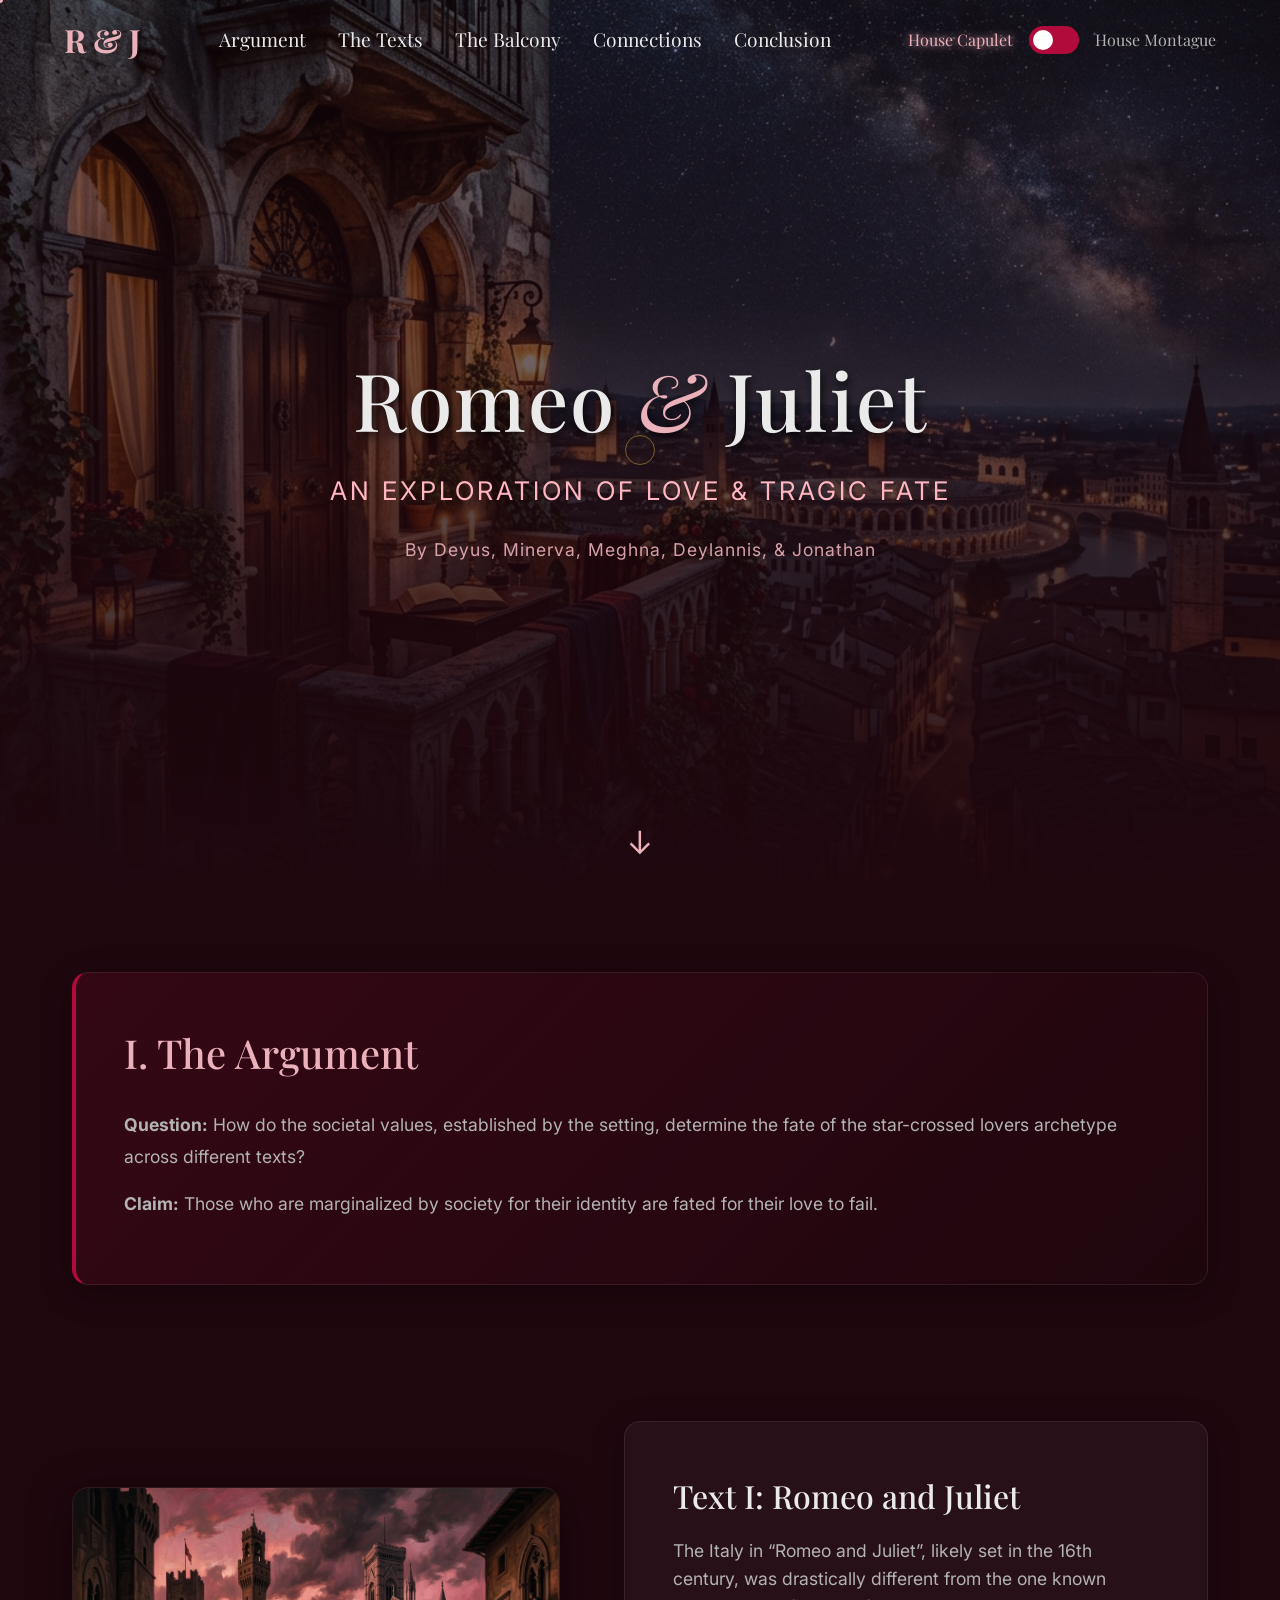
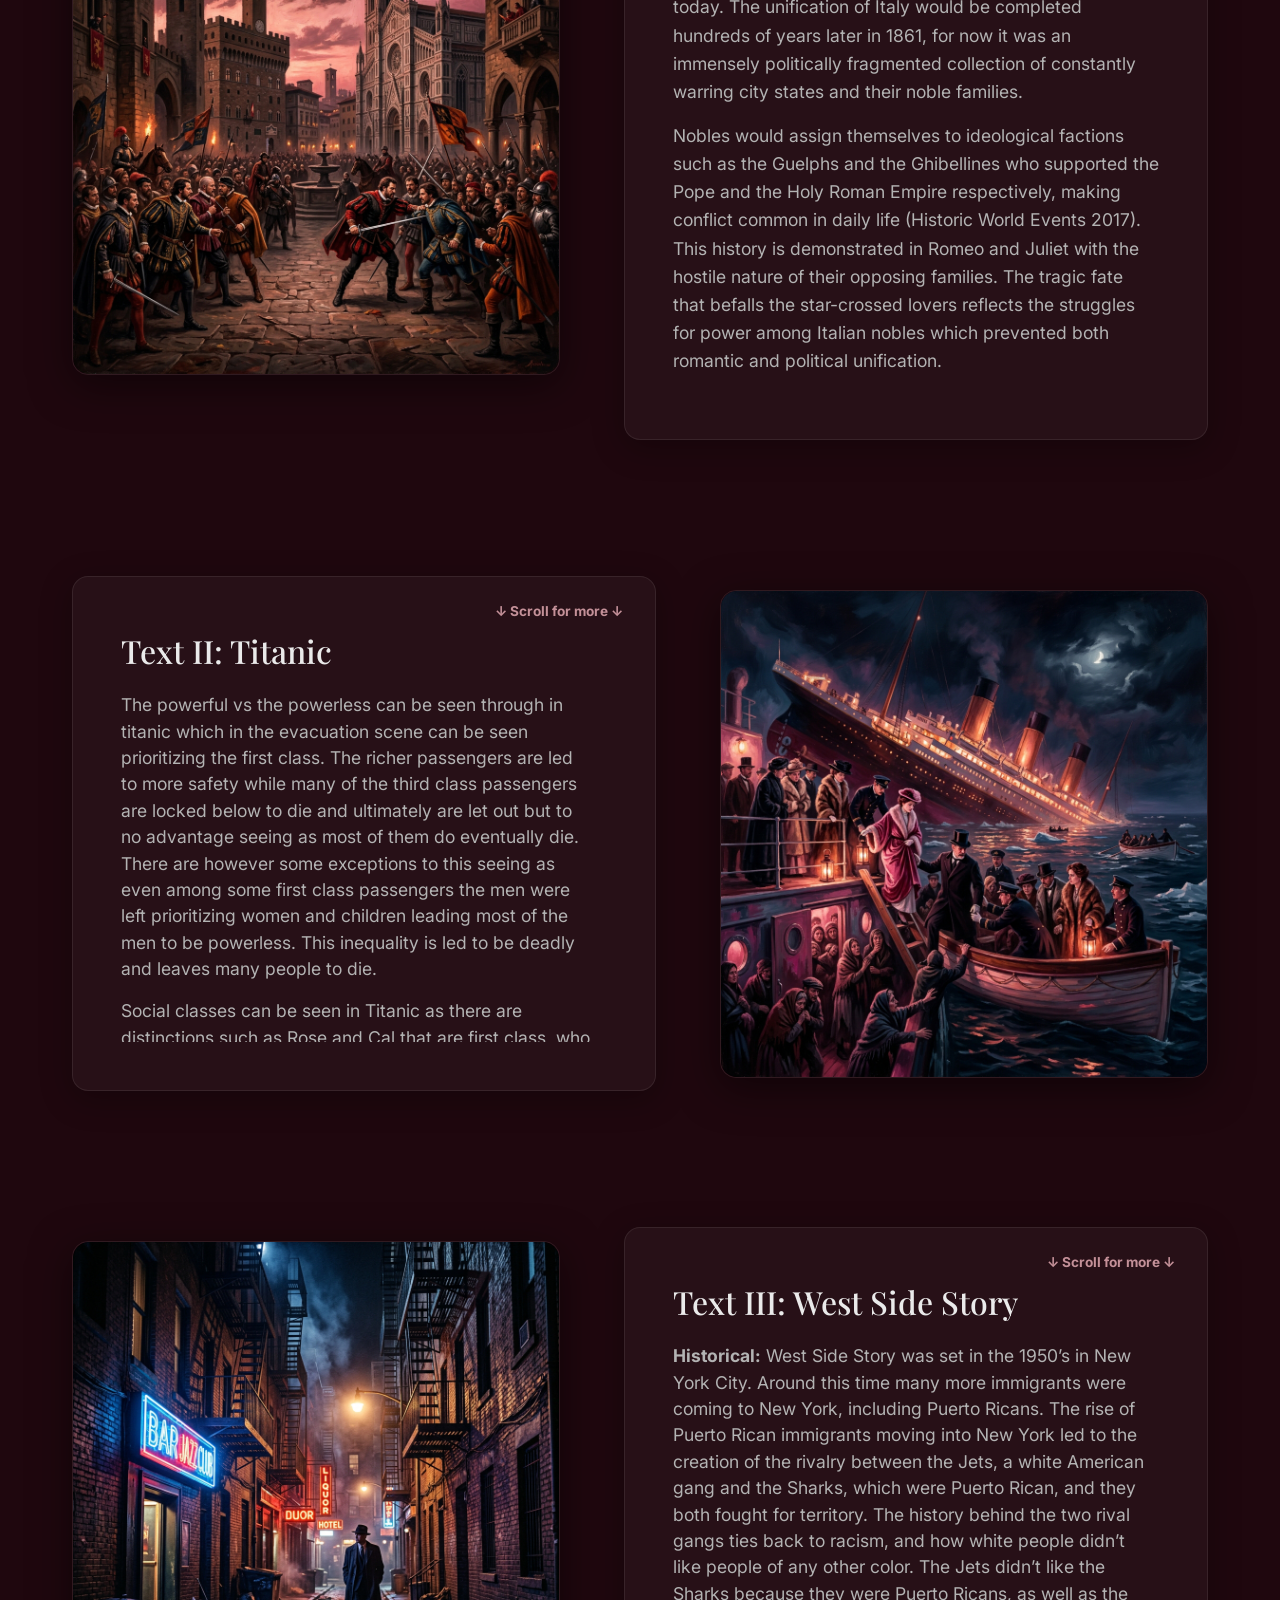
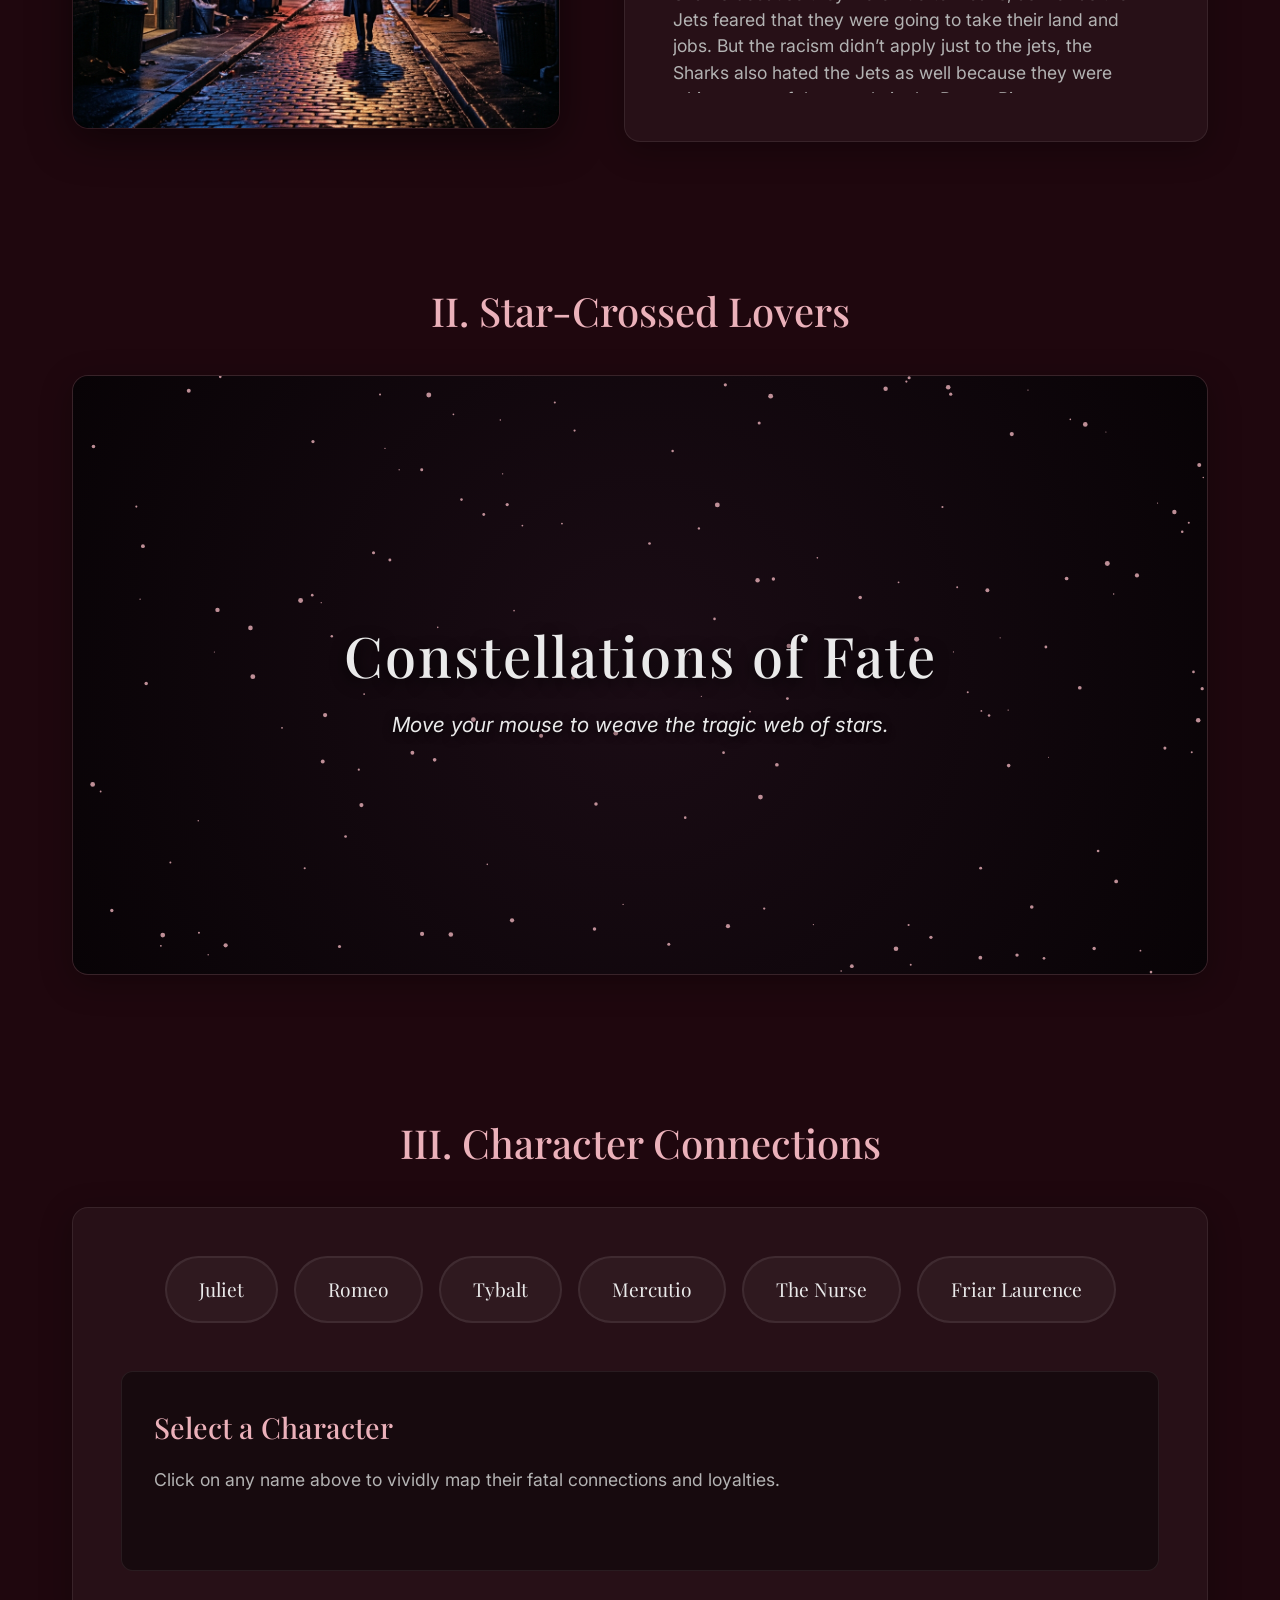
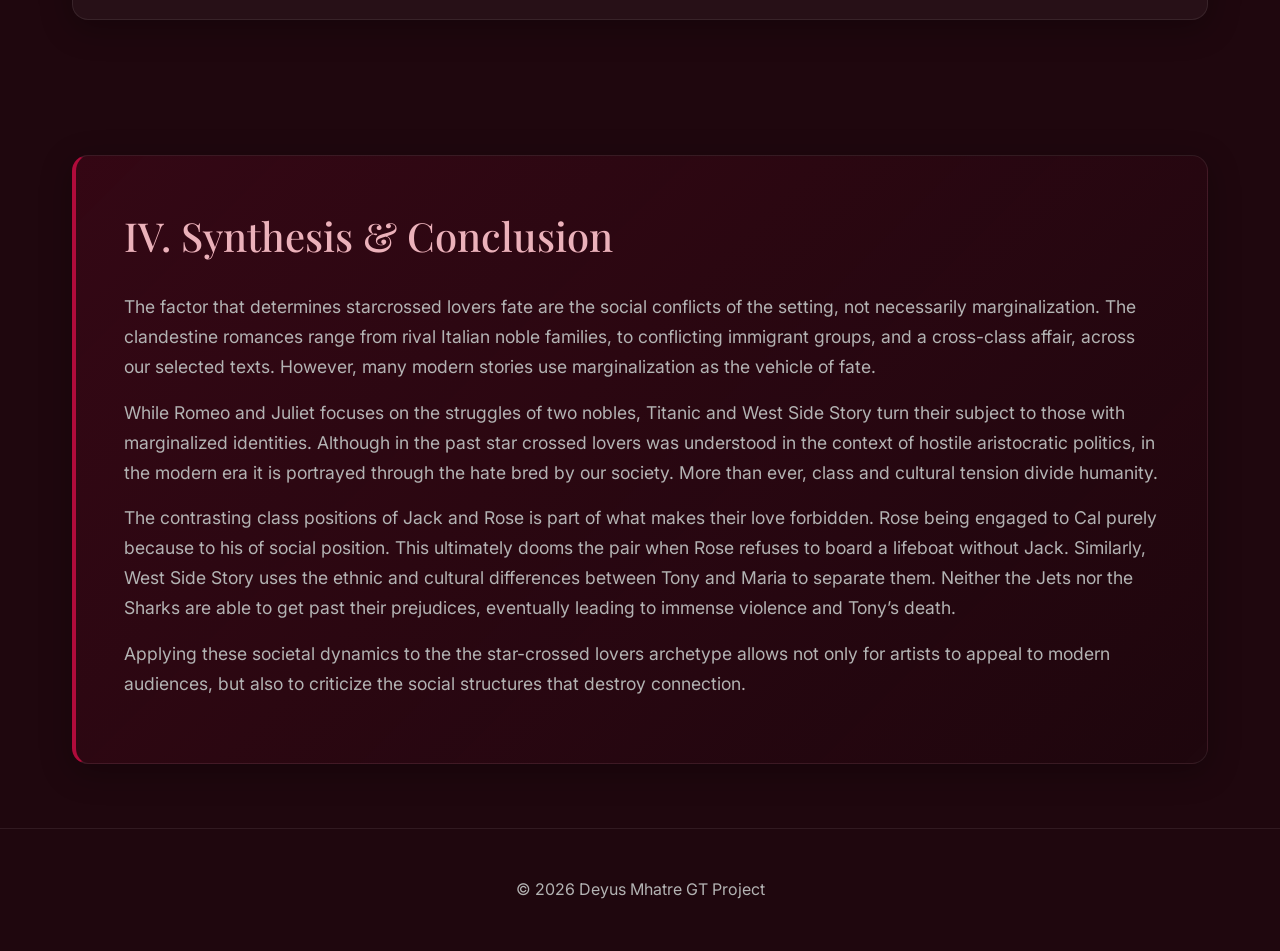
==== commit 40df7e50: "Add files via upload" ====
--- a/index.html
+++ b/index.html
@@ -47,6 +47,7 @@
         <div class="hero-content reveal">
             <h1 class="title">Romeo <em>&</em> Juliet</h1>
             <p class="subtitle">An Exploration of Love & Tragic Fate</p>
+            <p style="margin-top: 1.5rem; font-size: 1.1rem; color: var(--color-gold); letter-spacing: 1px; opacity: 0.9;">By Deyus, Minerva, Meghna, Deylannis, & Jonathan</p>
         </div>
         <div class="scroll-indicator">↓</div>
     </header>
